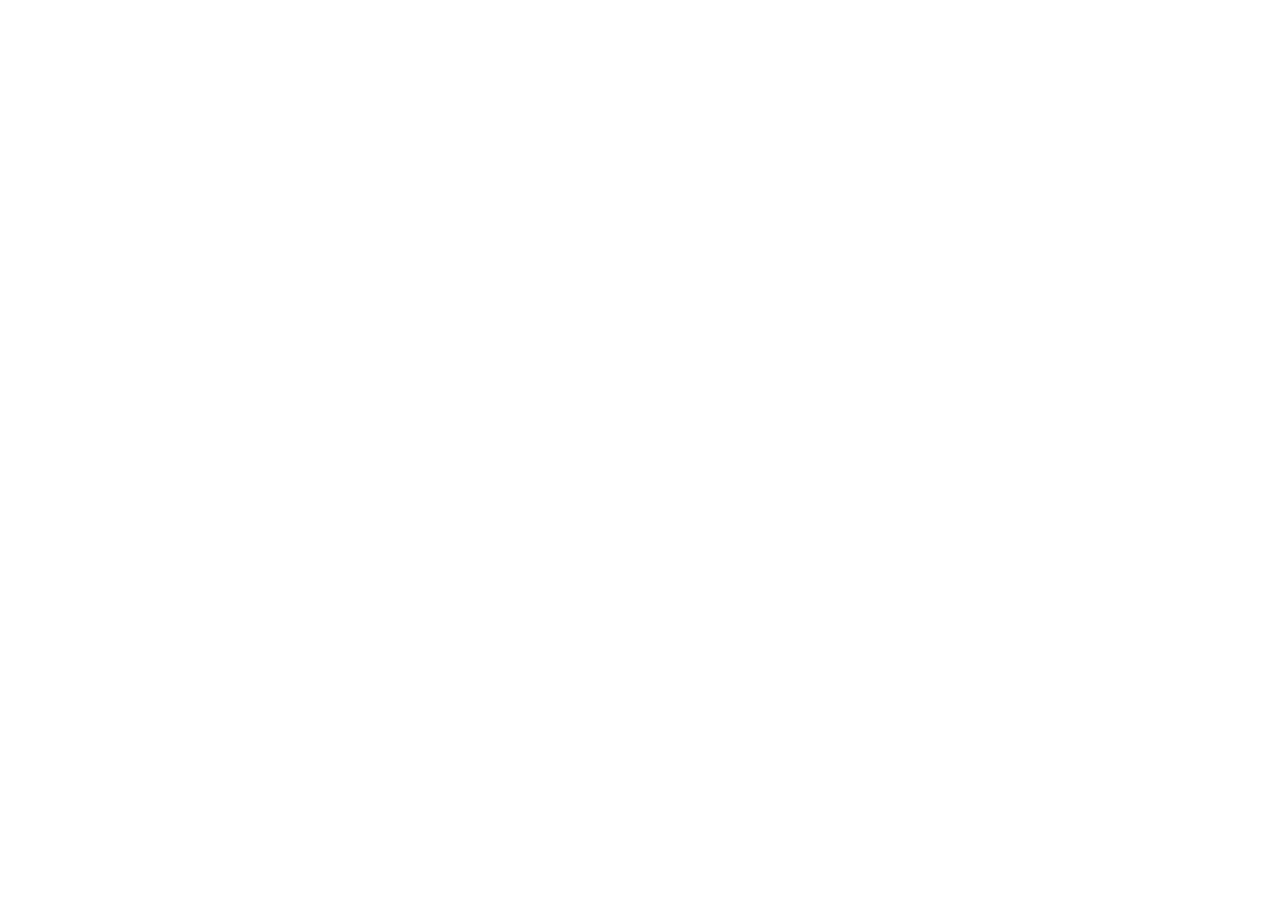
==== 1main.html @ 26c32273 "add project structure" ====
<html lang="en">
<head>
    <meta charset="UTF-8">
    <meta name="viewport" content="width=device-width, initial-scale=1.0">
    <title>Document</title>
    <link rel="stylesheet" href="style.css">
</head>
<body>
    <div class="header">
            <div></div>
            <div></div>
            <div></div>
            <div></div>
    </div>
    <div class="main"></div>
    <div class="footer"></div>
</body>
</html>
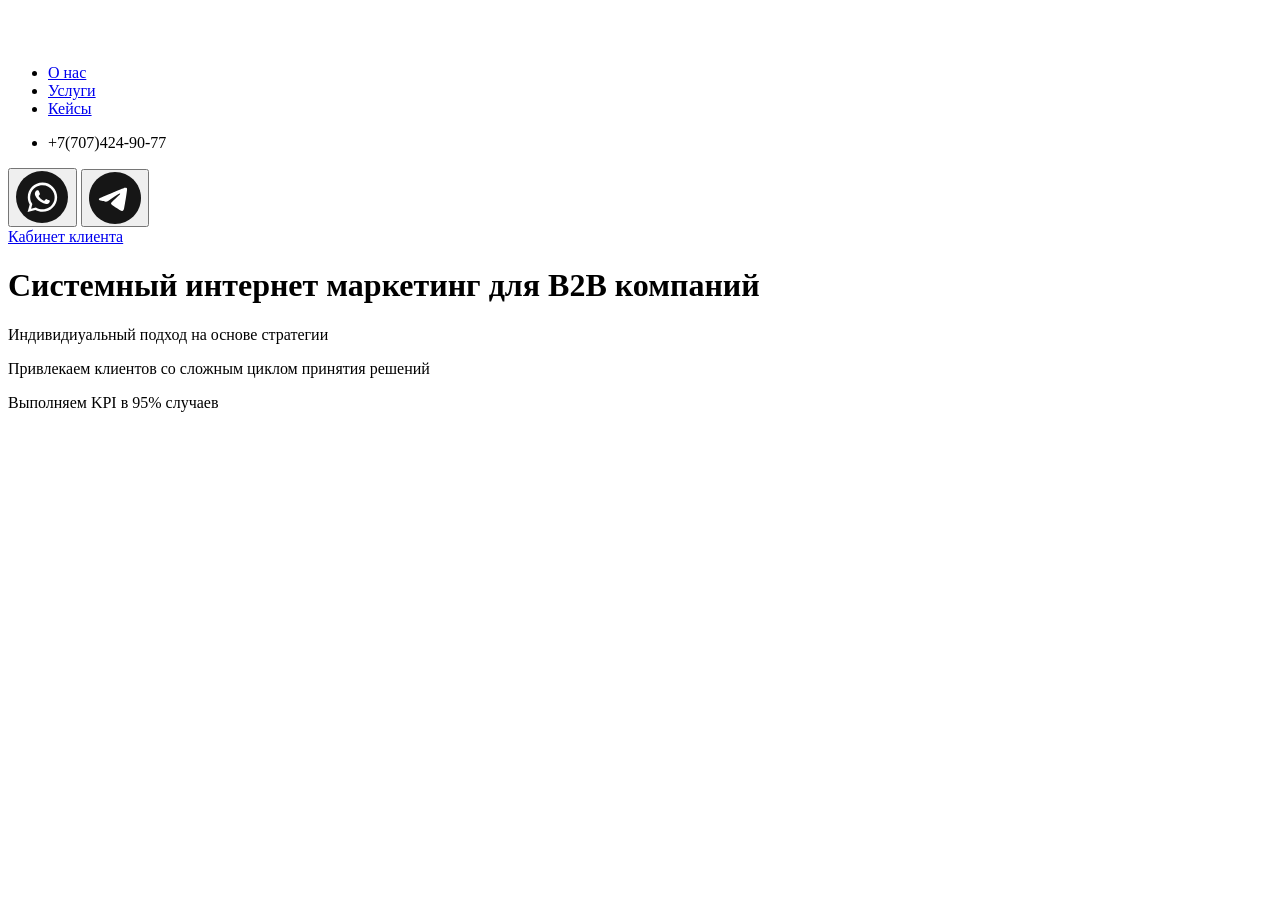
==== commit 75bc636e: "2commit" ====
--- a/1main.html
+++ b/1main.html
@@ -2,17 +2,35 @@
 <head>
     <meta charset="UTF-8">
     <meta name="viewport" content="width=device-width, initial-scale=1.0">
-    <title>Document</title>
+    <title>Lens</title>
     <link rel="stylesheet" href="style.css">
 </head>
 <body>
     <div class="header">
-            <div></div>
-            <div></div>
-            <div></div>
-            <div></div>
+            <div class="logo"><a href="1main.html"><img src="images/lens.svg" alt="Lens"></a></div>
+            <div class="nav">
+                <ul>
+                    <li><a href="2about.html">О нас</a></li>
+                    <li><a href="3services.html">Услуги</a></li>
+                    <li><a href="4case.html">Кейсы</a></li>
+                    <li><p>+7(707)424-90-77</p></li>
+                </ul>
+            </div>
+            <div class="contacts">
+                <button><a href="https://wa.me/77074249077" target="_blank"><img src="images/WhatsApp.svg" alt="WhatsApp"></a></button>
+                <button><a href="https://t.me/valeriy_shin" target="_blank"><img src="images/Telegram.svg" alt="Telegram"></a></button>
+            </div>
+            <div><a href="login.html">Кабинет клиента</a></div>
     </div>
-    <div class="main"></div>
+    <div class="main">
+        <div><h1>Системный интернет маркетинг для B2B компаний</h1></div>
+        <div>
+            <p>Индивидиуальный подход на основе стратегии</p>
+            <p>Привлекаем клиентов со сложным циклом принятия решений</p>
+            <p>Выполняем KPI в 95% случаев</p>
+        </div>
+        <div></div>
+    </div>
     <div class="footer"></div>
 </body>
-</html>+</html>
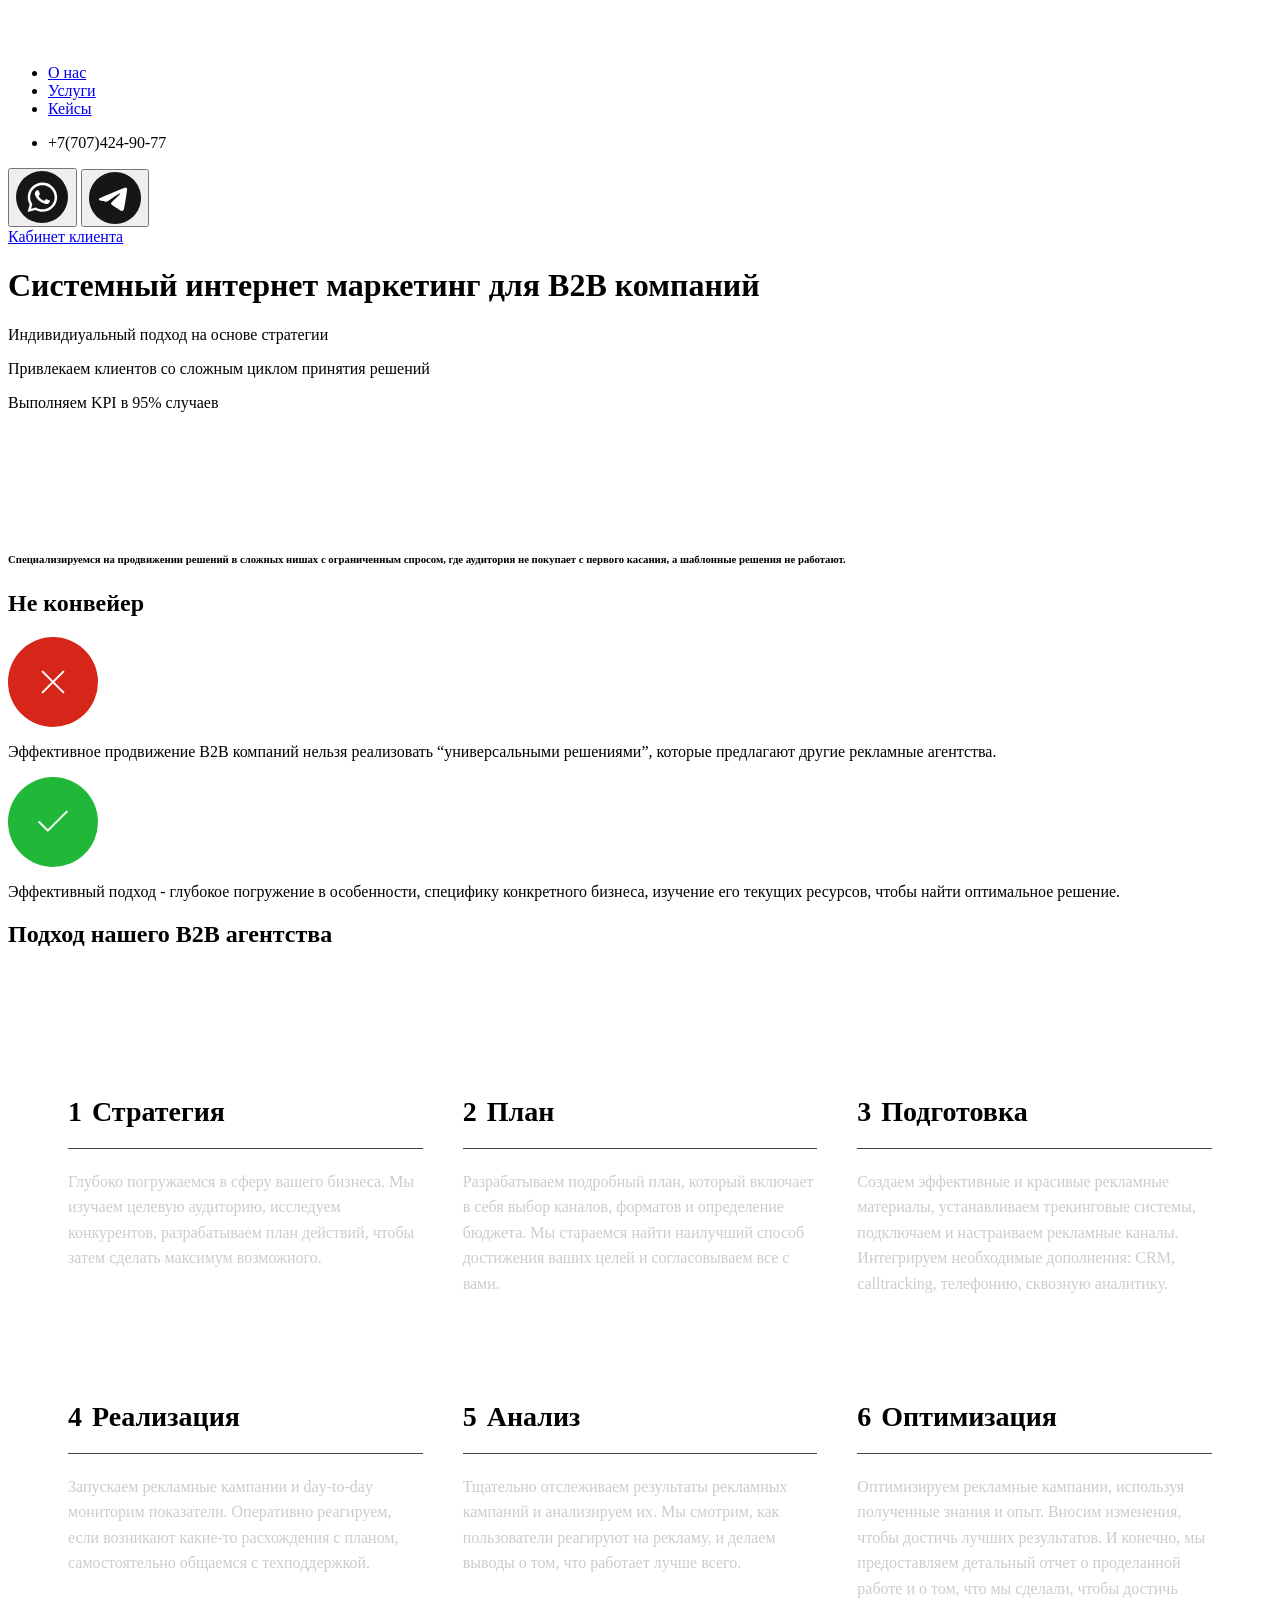
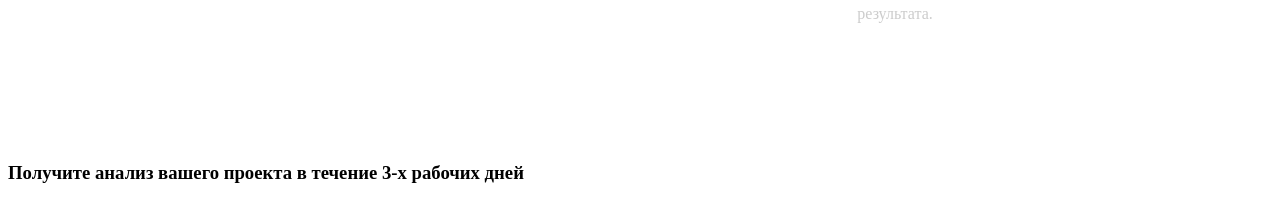
==== commit bc3f0ede: "main1" ====
--- a/1main.html
+++ b/1main.html
@@ -29,7 +29,59 @@
             <p>Привлекаем клиентов со сложным циклом принятия решений</p>
             <p>Выполняем KPI в 95% случаев</p>
         </div>
-        <div></div>
+        <div><img src="images/logos.svg" alt=""></div>
+        <div>
+            <h6>Специализируемся на продвижении решений в сложных нишах с ограниченным спросом, где аудитория не покупает с первого касания, а шаблонные решения не работают.</h6>
+        </div>
+        <div><h2>Не конвейер</h2></div>
+        <div><img src="images/cross.svg" alt=""> <p>Эффективное продвижение B2B компаний нельзя реализовать “универсальными решениями”, которые предлагают другие рекламные агентства.</p></div>
+        <div><img src="images/yes.svg" alt=""> <p>Эффективный подход - глубокое погружение в особенности, специфику конкретного бизнеса, изучение его текущих ресурсов, чтобы найти оптимальное решение.</p></div>
+        <div><h2>Подход нашего B2B агентства</h2></div>
+        <section class="approach">
+  <div class="approach__grid">
+
+    <div class="approach__item">
+      <h3><span>1</span> Стратегия</h3>
+      <div class="line"></div>
+      <p>Глубоко погружаемся в сферу вашего бизнеса. Мы изучаем целевую аудиторию, исследуем конкурентов, разрабатываем план действий, чтобы затем сделать максимум возможного.</p>
+    </div>
+
+    <div class="approach__item">
+      <h3><span>2</span> План</h3>
+      <div class="line"></div>
+      <p>Разрабатываем подробный план, который включает в себя выбор каналов, форматов и определение бюджета. Мы стараемся найти наилучший способ достижения ваших целей и согласовываем все с вами.</p>
+    </div>
+
+    <div class="approach__item">
+      <h3><span>3</span> Подготовка</h3>
+      <div class="line"></div>
+      <p>Создаем эффективные и красивые рекламные материалы, устанавливаем трекинговые системы, подключаем и настраиваем рекламные каналы. Интегрируем необходимые дополнения: CRM, calltracking, телефонию, сквозную аналитику.</p>
+    </div>
+
+    <div class="approach__item">
+      <h3><span>4</span> Реализация</h3>
+      <div class="line"></div>
+      <p>Запускаем рекламные кампании и day-to-day мониторим показатели. Оперативно реагируем, если возникают какие-то расхождения с планом, самостоятельно общаемся с техподдержкой.</p>
+    </div>
+
+    <div class="approach__item">
+      <h3><span>5</span> Анализ</h3>
+      <div class="line"></div>
+      <p>Тщательно отслеживаем результаты рекламных кампаний и анализируем их. Мы смотрим, как пользователи реагируют на рекламу, и делаем выводы о том, что работает лучше всего.</p>
+    </div>
+
+    <div class="approach__item">
+      <h3><span>6</span> Оптимизация</h3>
+      <div class="line"></div>
+      <p>Оптимизируем рекламные кампании, используя полученные знания и опыт. Вносим изменения, чтобы достичь лучших результатов. И конечно, мы предоставляем детальный отчет о проделанной работе и о том, что мы сделали, чтобы достичь результата.</p>
+    </div>
+
+  </div>
+</section>
+        <div>
+            <div><h3>Получите анализ вашего проекта в течение 3-х рабочих дней</h3></div>
+            <div></div>
+        </div>
     </div>
     <div class="footer"></div>
 </body>
--- a/style.css
+++ b/style.css
@@ -0,0 +1,43 @@
+.approach {
+  padding: 100px 60px;
+}
+.approach__grid {
+  display: grid;
+  grid-template-columns: repeat(3, 1fr);
+  gap: 60px 40px;
+}
+.approach__item {
+  max-width: 420px;
+}
+.approach__item h3 {
+  font-size: 28px;
+  margin-bottom: 20px;
+  display: flex;
+  gap: 10px;
+}
+.approach__item h3 span {
+  font-weight: 700;
+}
+.approach__item p {
+  font-size: 16px;
+  line-height: 1.6;
+  color: #ccc;
+}
+
+.line {
+  width: 100%;
+  height: 1px;
+  background: #444;
+  margin-bottom: 20px;
+}
+
+@media (max-width: 900px) {
+  .approach__grid {
+    grid-template-columns: repeat(2, 1fr);
+  }
+}
+@media (max-width: 600px) {
+  .approach__grid {
+    grid-template-columns: 1fr;
+  }
+}/*# sourceMappingURL=style.css.map */
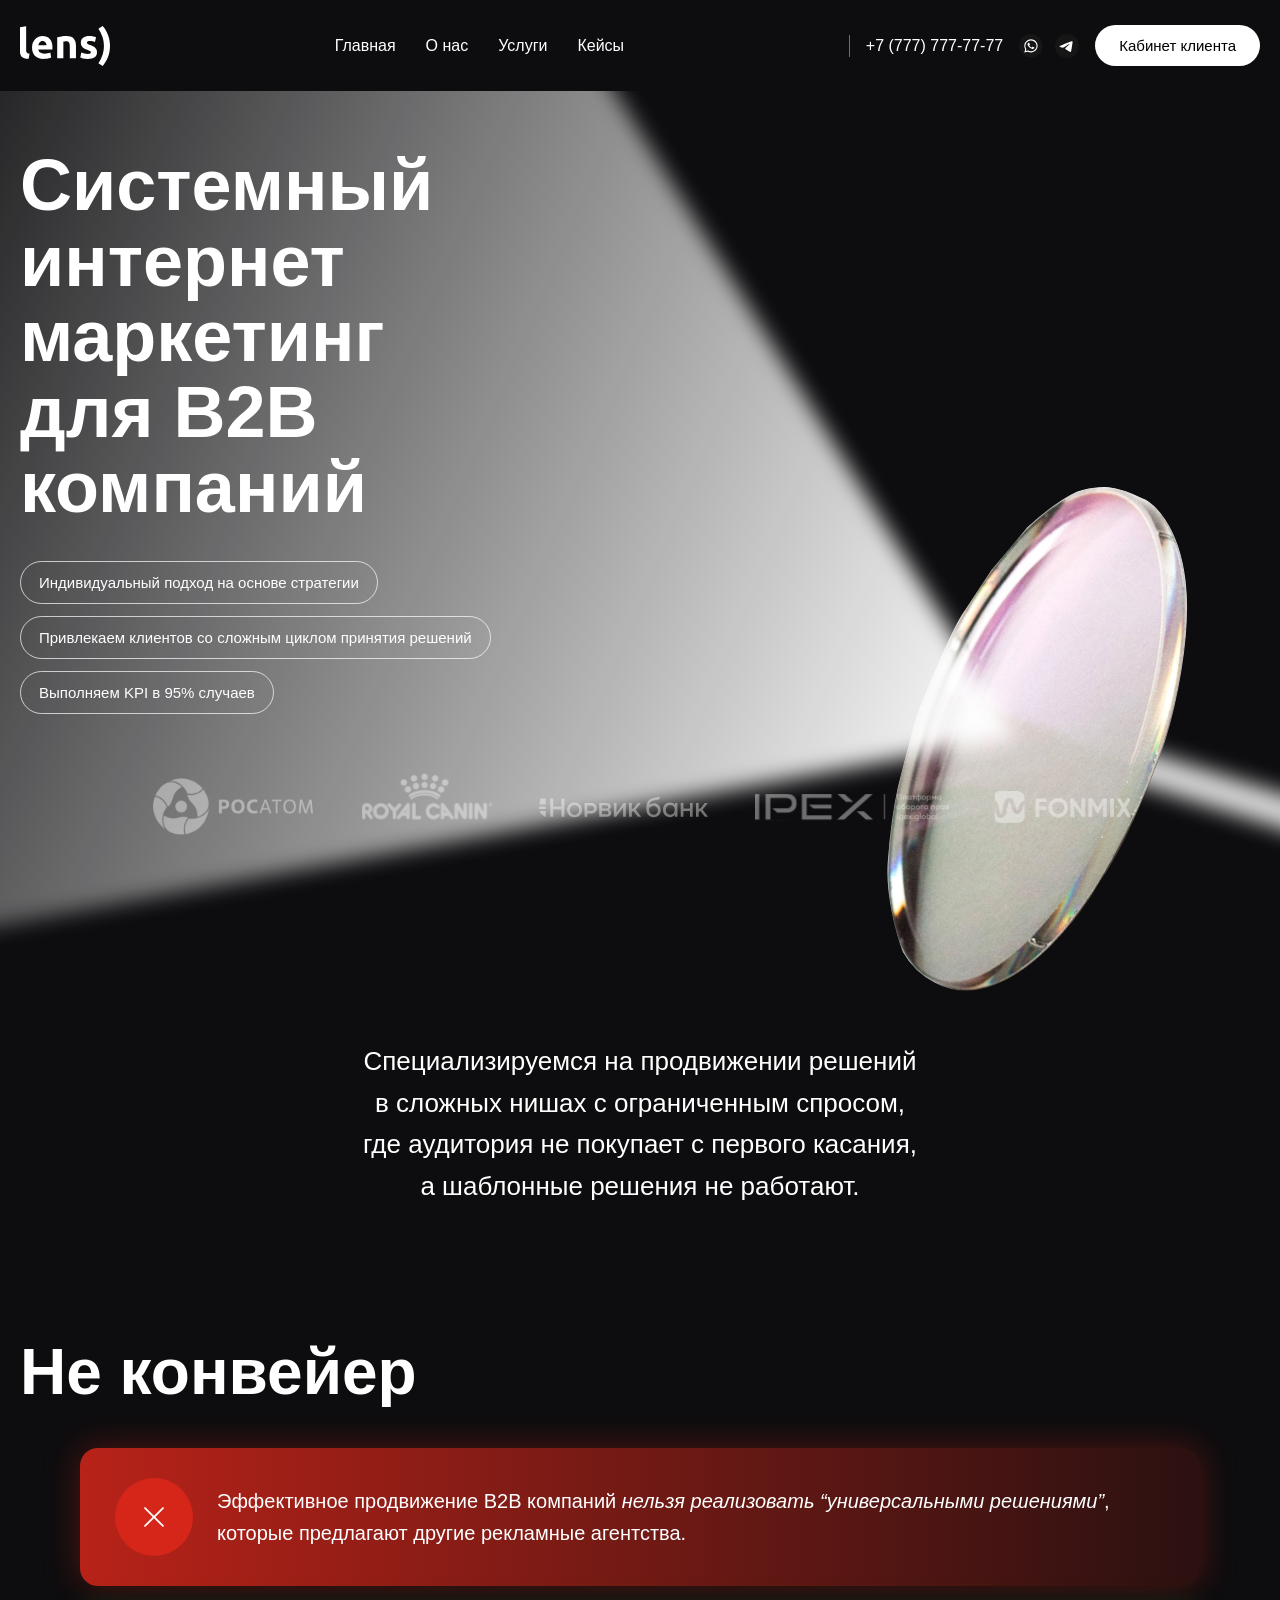
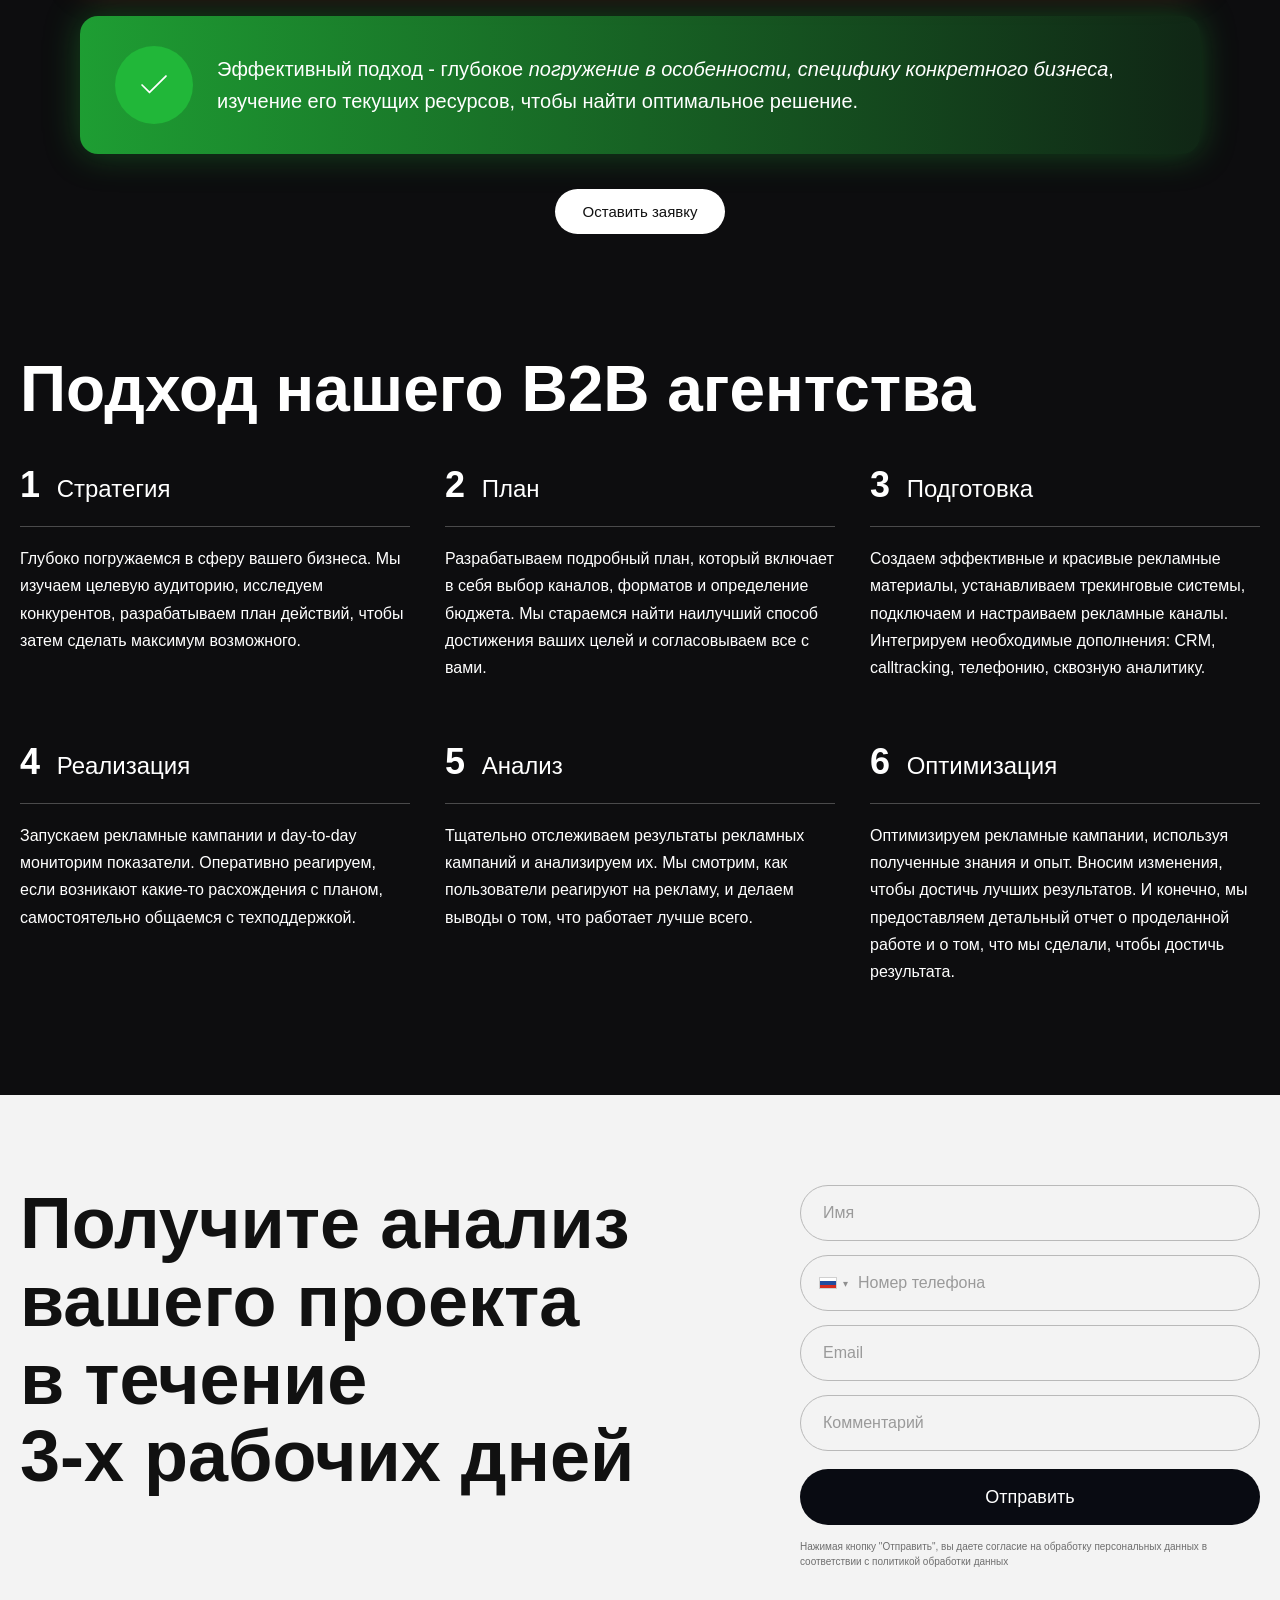
==== commit fac7a256: "main page and header" ====
--- a/1main.html
+++ b/1main.html
@@ -1,88 +1,195 @@
-<html lang="en">
+<!DOCTYPE html>
+<html lang="ru">
 <head>
-    <meta charset="UTF-8">
-    <meta name="viewport" content="width=device-width, initial-scale=1.0">
-    <title>Lens</title>
-    <link rel="stylesheet" href="style.css">
+  <meta charset="UTF-8" />
+  <meta name="viewport" content="width=device-width, initial-scale=1.0" />
+  <title>Lens</title>
+  <link rel="stylesheet" href="style.css" />
 </head>
 <body>
-    <div class="header">
-            <div class="logo"><a href="1main.html"><img src="images/lens.svg" alt="Lens"></a></div>
-            <div class="nav">
-                <ul>
-                    <li><a href="2about.html">О нас</a></li>
-                    <li><a href="3services.html">Услуги</a></li>
-                    <li><a href="4case.html">Кейсы</a></li>
-                    <li><p>+7(707)424-90-77</p></li>
-                </ul>
+
+  <header class="header">
+    <div class="container header__container">
+      <a href="1main.html" class="header__logo">
+        <img src="images/lens.svg" alt="Lens">
+      </a>
+
+      <nav class="header__nav">
+        <a href="1main.html">Главная</a>
+        <a href="2about.html">О нас</a>
+        <a href="3services.html">Услуги</a>
+        <a href="4case.html">Кейсы</a>
+      </nav>
+
+      <div class="header__right">
+        <span class="header__divider"></span>
+        <a href="tel:+79964011771" class="header__phone">+7 (777) 777-77-77</a>
+
+        <div class="header__socials">
+          <a href="#" class="header__social">
+            <img src="images/WhatsApp.svg" alt="WhatsApp">
+          </a>
+          <a href="#" class="header__social">
+            <img src="images/Telegram.svg" alt="Telegram">
+          </a>
+        </div>
+
+        <a href="login.html" class="header__btn">Кабинет клиента</a>
+      </div>
+    </div>
+  </header>
+
+  <main>
+    <section class="hero">
+      <div class="container hero__container">
+        <div class="hero__content">
+          <h1 class="hero__title">
+            Системный <br>
+            интернет маркетинг <br>
+            для B2B компаний
+          </h1>
+
+          <div class="hero__tags">
+            <div class="hero__tag">Индивидуальный подход на основе стратегии</div>
+            <div class="hero__tag">Привлекаем клиентов со сложным циклом принятия решений</div>
+            <div class="hero__tag">Выполняем KPI в 95% случаев</div>
+          </div>
+        </div>
+      </div>
+
+      <div class="container">
+        <div class="hero__logos">
+          <img src="images/logos.svg" alt="Клиенты">
+        </div>
+      </div>
+    </section>
+
+    <section class="subtitle-block">
+      <div class="container">
+        <p class="subtitle-block__text">
+          Специализируемся на продвижении решений <br>
+          в сложных нишах с ограниченным спросом, <br>
+          где аудитория не покупает с первого касания, <br>
+          а шаблонные решения не работают.
+        </p>
+      </div>
+    </section>
+
+    <section class="not-conveyor">
+      <div class="container">
+        <h2 class="section-title">Не конвейер</h2>
+
+        <div class="not-conveyor__list">
+          <div class="not-conveyor__card not-conveyor__card--red">
+            <div class="not-conveyor__icon">
+              <img src="images/cross.svg" alt="">
             </div>
-            <div class="contacts">
-                <button><a href="https://wa.me/77074249077" target="_blank"><img src="images/WhatsApp.svg" alt="WhatsApp"></a></button>
-                <button><a href="https://t.me/valeriy_shin" target="_blank"><img src="images/Telegram.svg" alt="Telegram"></a></button>
+            <p>
+              Эффективное продвижение B2B компаний
+              <em>нельзя реализовать “универсальными решениями”</em>,
+              которые предлагают другие рекламные агентства.
+            </p>
+          </div>
+
+          <div class="not-conveyor__card not-conveyor__card--green">
+            <div class="not-conveyor__icon">
+              <img src="images/yes.svg" alt="">
             </div>
-            <div><a href="login.html">Кабинет клиента</a></div>
-    </div>
-    <div class="main">
-        <div><h1>Системный интернет маркетинг для B2B компаний</h1></div>
-        <div>
-            <p>Индивидиуальный подход на основе стратегии</p>
-            <p>Привлекаем клиентов со сложным циклом принятия решений</p>
-            <p>Выполняем KPI в 95% случаев</p>
+            <p>
+              Эффективный подход - глубокое
+              <em>погружение в особенности, специфику конкретного бизнеса</em>,
+              изучение его текущих ресурсов, чтобы найти оптимальное решение.
+            </p>
+          </div>
         </div>
-        <div><img src="images/logos.svg" alt=""></div>
-        <div>
-            <h6>Специализируемся на продвижении решений в сложных нишах с ограниченным спросом, где аудитория не покупает с первого касания, а шаблонные решения не работают.</h6>
+
+        <div class="not-conveyor__btn-wrap">
+          <a href="#" class="white-btn">Оставить заявку</a>
         </div>
-        <div><h2>Не конвейер</h2></div>
-        <div><img src="images/cross.svg" alt=""> <p>Эффективное продвижение B2B компаний нельзя реализовать “универсальными решениями”, которые предлагают другие рекламные агентства.</p></div>
-        <div><img src="images/yes.svg" alt=""> <p>Эффективный подход - глубокое погружение в особенности, специфику конкретного бизнеса, изучение его текущих ресурсов, чтобы найти оптимальное решение.</p></div>
-        <div><h2>Подход нашего B2B агентства</h2></div>
-        <section class="approach">
-  <div class="approach__grid">
+      </div>
+    </section>
 
-    <div class="approach__item">
-      <h3><span>1</span> Стратегия</h3>
-      <div class="line"></div>
-      <p>Глубоко погружаемся в сферу вашего бизнеса. Мы изучаем целевую аудиторию, исследуем конкурентов, разрабатываем план действий, чтобы затем сделать максимум возможного.</p>
-    </div>
+    <section class="approach">
+      <div class="container">
+        <h2 class="section-title">Подход нашего B2B агентства</h2>
 
-    <div class="approach__item">
-      <h3><span>2</span> План</h3>
-      <div class="line"></div>
-      <p>Разрабатываем подробный план, который включает в себя выбор каналов, форматов и определение бюджета. Мы стараемся найти наилучший способ достижения ваших целей и согласовываем все с вами.</p>
-    </div>
+        <div class="approach__grid">
+          <div class="approach__item">
+            <h3><span>1</span> Стратегия</h3>
+            <div class="line"></div>
+            <p>Глубоко погружаемся в сферу вашего бизнеса. Мы изучаем целевую аудиторию, исследуем конкурентов, разрабатываем план действий, чтобы затем сделать максимум возможного.</p>
+          </div>
 
-    <div class="approach__item">
-      <h3><span>3</span> Подготовка</h3>
-      <div class="line"></div>
-      <p>Создаем эффективные и красивые рекламные материалы, устанавливаем трекинговые системы, подключаем и настраиваем рекламные каналы. Интегрируем необходимые дополнения: CRM, calltracking, телефонию, сквозную аналитику.</p>
-    </div>
+          <div class="approach__item">
+            <h3><span>2</span> План</h3>
+            <div class="line"></div>
+            <p>Разрабатываем подробный план, который включает в себя выбор каналов, форматов и определение бюджета. Мы стараемся найти наилучший способ достижения ваших целей и согласовываем все с вами.</p>
+          </div>
 
-    <div class="approach__item">
-      <h3><span>4</span> Реализация</h3>
-      <div class="line"></div>
-      <p>Запускаем рекламные кампании и day-to-day мониторим показатели. Оперативно реагируем, если возникают какие-то расхождения с планом, самостоятельно общаемся с техподдержкой.</p>
-    </div>
+          <div class="approach__item">
+            <h3><span>3</span> Подготовка</h3>
+            <div class="line"></div>
+            <p>Создаем эффективные и красивые рекламные материалы, устанавливаем трекинговые системы, подключаем и настраиваем рекламные каналы. Интегрируем необходимые дополнения: CRM, calltracking, телефонию, сквозную аналитику.</p>
+          </div>
 
-    <div class="approach__item">
-      <h3><span>5</span> Анализ</h3>
-      <div class="line"></div>
-      <p>Тщательно отслеживаем результаты рекламных кампаний и анализируем их. Мы смотрим, как пользователи реагируют на рекламу, и делаем выводы о том, что работает лучше всего.</p>
-    </div>
+          <div class="approach__item">
+            <h3><span>4</span> Реализация</h3>
+            <div class="line"></div>
+            <p>Запускаем рекламные кампании и day-to-day мониторим показатели. Оперативно реагируем, если возникают какие-то расхождения с планом, самостоятельно общаемся с техподдержкой.</p>
+          </div>
 
-    <div class="approach__item">
-      <h3><span>6</span> Оптимизация</h3>
-      <div class="line"></div>
-      <p>Оптимизируем рекламные кампании, используя полученные знания и опыт. Вносим изменения, чтобы достичь лучших результатов. И конечно, мы предоставляем детальный отчет о проделанной работе и о том, что мы сделали, чтобы достичь результата.</p>
-    </div>
+          <div class="approach__item">
+            <h3><span>5</span> Анализ</h3>
+            <div class="line"></div>
+            <p>Тщательно отслеживаем результаты рекламных кампаний и анализируем их. Мы смотрим, как пользователи реагируют на рекламу, и делаем выводы о том, что работает лучше всего.</p>
+          </div>
 
-  </div>
-</section>
-        <div>
-            <div><h3>Получите анализ вашего проекта в течение 3-х рабочих дней</h3></div>
-            <div></div>
+          <div class="approach__item">
+            <h3><span>6</span> Оптимизация</h3>
+            <div class="line"></div>
+            <p>Оптимизируем рекламные кампании, используя полученные знания и опыт. Вносим изменения, чтобы достичь лучших результатов. И конечно, мы предоставляем детальный отчет о проделанной работе и о том, что мы сделали, чтобы достичь результата.</p>
+          </div>
         </div>
-    </div>
-    <div class="footer"></div>
+      </div>
+    </section>
+
+    <section class="request">
+      <div class="container request__container">
+        <div class="request__left">
+          <h2 class="request__title">
+            Получите анализ <br>
+            вашего проекта <br>
+            в течение <br>
+            3-х рабочих дней
+          </h2>
+        </div>
+
+        <div class="request__right">
+          <form class="request-form">
+            <input type="text" placeholder="Имя" class="request-form__input">
+
+            <div class="request-form__phone">
+              <div class="request-form__country">
+                <span class="request-form__flag"></span>
+                <span class="request-form__arrow">&#9662;</span>
+              </div>
+              <input type="tel" placeholder="Номер телефона" class="request-form__input request-form__input--phone">
+            </div>
+
+            <input type="email" placeholder="Email" class="request-form__input">
+            <input type="text" placeholder="Комментарий" class="request-form__input">
+
+            <button type="submit" class="request-form__button">Отправить</button>
+
+            <p class="request-form__policy">
+              Нажимая кнопку "Отправить", вы даете согласие на обработку персональных данных
+              в соответствии с политикой обработки данных
+            </p>
+          </form>
+        </div>
+      </div>
+    </section>
+  </main>
+
 </body>
-</html>
+</html>
--- a/style.css
+++ b/style.css
@@ -1,43 +1,428 @@
+* {
+  margin: 0;
+  padding: 0;
+  box-sizing: border-box;
+}
+
+body {
+  background: #0d0d0f;
+  color: white;
+  font-family: Arial, sans-serif;
+}
+
+a {
+  text-decoration: none;
+  color: inherit;
+}
+
+img {
+  max-width: 100%;
+  display: block;
+}
+
+.container {
+  max-width: 1320px;
+  margin: 0 auto;
+  padding: 0 20px;
+}
+
+/* HEADER */
+.header {
+  padding: 25px 0;
+  background: #0d0d0f;
+}
+
+.header__container {
+  display: flex;
+  align-items: center;
+  justify-content: space-between;
+  gap: 20px;
+}
+
+.header__logo img {
+  width: 90px;
+}
+
+.header__nav {
+  display: flex;
+  align-items: center;
+  gap: 30px;
+}
+
+.header__nav a {
+  font-size: 16px;
+  color: white;
+}
+
+.header__right {
+  display: flex;
+  align-items: center;
+  gap: 16px;
+}
+
+.header__divider {
+  width: 1px;
+  height: 22px;
+  background: rgba(255, 255, 255, 0.4);
+}
+
+.header__phone {
+  font-size: 16px;
+  white-space: nowrap;
+}
+
+.header__socials {
+  display: flex;
+  align-items: center;
+  gap: 12px;
+}
+
+.header__social img {
+  width: 24px;
+  height: 24px;
+}
+
+.header__btn {
+  background: white;
+  color: black;
+  padding: 12px 24px;
+  border-radius: 999px;
+  font-size: 15px;
+  white-space: nowrap;
+}
+
+/* HERO */
+.hero {
+  min-height: 100vh;
+  padding: 40px 0 60px;
+  background: url("images/main photo.svg") center center/cover no-repeat;
+}
+
+.hero__container {
+  display: flex;
+  align-items: center;
+  justify-content: space-between;
+  gap: 30px;
+  min-height: 600px;
+}
+
+.hero__content {
+  max-width: 620px;
+}
+
+.hero__title {
+  font-size: 72px;
+  line-height: 1.05;
+  font-weight: 700;
+  margin-bottom: 35px;
+}
+
+.hero__tags {
+  display: flex;
+  flex-direction: column;
+  gap: 12px;
+}
+
+.hero__tag {
+  display: inline-block;
+  width: -moz-fit-content;
+  width: fit-content;
+  padding: 12px 18px;
+  border: 1px solid rgba(255, 255, 255, 0.7);
+  border-radius: 999px;
+  font-size: 15px;
+}
+
+.hero__image {
+  max-width: 420px;
+  width: 100%;
+}
+
+.hero__logos {
+  margin-top: 30px;
+}
+
+.hero__logos img {
+  width: 100%;
+  max-width: 980px;
+  margin: 0 auto;
+  opacity: 0.8;
+}
+
+/* SUBTITLE */
+.subtitle-block {
+  padding: 50px 0 80px;
+  background: #0d0d0f;
+}
+
+.subtitle-block__text {
+  text-align: center;
+  font-size: 26px;
+  line-height: 1.6;
+  max-width: 900px;
+  margin: 0 auto;
+}
+
+/* TITLES */
+.section-title {
+  font-size: 64px;
+  line-height: 1.1;
+  font-weight: 700;
+  margin-bottom: 40px;
+}
+
+/* NOT CONVEYOR */
+.not-conveyor {
+  padding: 50px 0 100px;
+  background: #0d0d0f;
+}
+
+.not-conveyor__list {
+  max-width: 1120px;
+  margin: 0 auto;
+  display: flex;
+  flex-direction: column;
+  gap: 30px;
+}
+
+.not-conveyor__card {
+  display: flex;
+  align-items: center;
+  gap: 24px;
+  padding: 30px 35px;
+  border-radius: 18px;
+}
+
+.not-conveyor__card p {
+  font-size: 20px;
+  line-height: 1.6;
+}
+
+.not-conveyor__card--red {
+  background: linear-gradient(90deg, rgba(214, 38, 26, 0.85) 0%, rgba(214, 38, 26, 0.15) 100%);
+  box-shadow: 0 0 35px rgba(214, 38, 26, 0.35);
+}
+
+.not-conveyor__card--green {
+  background: linear-gradient(90deg, rgba(33, 183, 57, 0.85) 0%, rgba(33, 183, 57, 0.15) 100%);
+  box-shadow: 0 0 35px rgba(33, 183, 57, 0.35);
+}
+
+.not-conveyor__icon {
+  width: 78px;
+  height: 78px;
+  flex-shrink: 0;
+}
+
+.not-conveyor__btn-wrap {
+  text-align: center;
+  margin-top: 35px;
+}
+
+.white-btn {
+  display: inline-block;
+  background: white;
+  color: #111;
+  padding: 14px 28px;
+  border-radius: 999px;
+  font-size: 15px;
+}
+
+/* APPROACH */
 .approach {
-  padding: 100px 60px;
-}
+  padding: 20px 0 110px;
+  background: #0d0d0f;
+}
+
 .approach__grid {
   display: grid;
   grid-template-columns: repeat(3, 1fr);
-  gap: 60px 40px;
-}
-.approach__item {
-  max-width: 420px;
-}
+  gap: 60px 35px;
+}
+
 .approach__item h3 {
-  font-size: 28px;
+  font-size: 24px;
+  font-weight: 400;
   margin-bottom: 20px;
-  display: flex;
-  gap: 10px;
-}
+}
+
 .approach__item h3 span {
   font-weight: 700;
-}
-.approach__item p {
-  font-size: 16px;
-  line-height: 1.6;
-  color: #ccc;
+  font-size: 36px;
+  margin-right: 10px;
 }
 
 .line {
   width: 100%;
   height: 1px;
-  background: #444;
-  margin-bottom: 20px;
-}
-
-@media (max-width: 900px) {
+  background: rgba(255, 255, 255, 0.25);
+  margin-bottom: 18px;
+}
+
+.approach__item p {
+  font-size: 16px;
+  line-height: 1.7;
+}
+
+/* REQUEST */
+.request {
+  background: #f3f3f3;
+  padding: 90px 0;
+}
+
+.request__container {
+  display: grid;
+  grid-template-columns: 1fr 460px;
+  gap: 70px;
+  align-items: start;
+}
+
+.request__title {
+  color: #111;
+  font-size: 72px;
+  line-height: 1.08;
+  font-weight: 700;
+}
+
+/* FORM */
+.request-form {
+  display: flex;
+  flex-direction: column;
+  gap: 14px;
+}
+
+.request-form__input,
+.request-form__phone {
+  width: 100%;
+  height: 56px;
+  border: 1px solid #b9b9b9;
+  border-radius: 999px;
+  background: #f3f3f3;
+}
+
+.request-form__input {
+  padding: 0 22px;
+  font-size: 16px;
+  color: #111;
+  outline: none;
+}
+
+.request-form__input::-moz-placeholder {
+  color: #9a9a9a;
+}
+
+.request-form__input::placeholder {
+  color: #9a9a9a;
+}
+
+.request-form__phone {
+  display: flex;
+  align-items: center;
+  gap: 10px;
+  padding: 0 18px;
+}
+
+.request-form__country {
+  display: flex;
+  align-items: center;
+  gap: 6px;
+  flex-shrink: 0;
+}
+
+.request-form__flag {
+  width: 18px;
+  height: 12px;
+  border: 1px solid #d0d0d0;
+  display: inline-block;
+  background: linear-gradient(to bottom, #ffffff 0%, #ffffff 33.33%, #224c9f 33.33%, #224c9f 66.66%, #d52b1e 66.66%, #d52b1e 100%);
+}
+
+.request-form__arrow {
+  font-size: 10px;
+  color: #8f8f8f;
+}
+
+.request-form__input--phone {
+  border: none;
+  background: transparent;
+  height: 100%;
+  padding: 0;
+  flex: 1;
+}
+
+.request-form__button {
+  width: 100%;
+  height: 56px;
+  border: none;
+  border-radius: 999px;
+  background: #090b12;
+  color: white;
+  font-size: 18px;
+  cursor: pointer;
+  margin-top: 4px;
+}
+
+.request-form__policy {
+  font-size: 10px;
+  line-height: 1.5;
+  color: #6f6f6f;
+}
+
+/* FOOTER */
+.footer {
+  min-height: 200px;
+  background: #0d0d0f;
+}
+
+/* ADAPTIVE */
+@media (max-width: 1200px) {
+  .hero__title {
+    font-size: 56px;
+  }
+  .section-title {
+    font-size: 48px;
+  }
+  .request__title {
+    font-size: 54px;
+  }
   .approach__grid {
     grid-template-columns: repeat(2, 1fr);
   }
-}
-@media (max-width: 600px) {
+  .request__container {
+    grid-template-columns: 1fr;
+  }
+}
+@media (max-width: 900px) {
+  .header__container {
+    flex-wrap: wrap;
+  }
+  .header__nav {
+    width: 100%;
+    flex-wrap: wrap;
+  }
+  .hero__container {
+    flex-direction: column;
+    align-items: flex-start;
+    min-height: auto;
+  }
+  .hero__title {
+    font-size: 44px;
+  }
+  .hero__image {
+    max-width: 320px;
+    margin: 0 auto;
+  }
+  .subtitle-block__text {
+    font-size: 22px;
+  }
   .approach__grid {
     grid-template-columns: 1fr;
   }
+  .not-conveyor__card {
+    flex-direction: column;
+    align-items: flex-start;
+  }
+  .request__title {
+    font-size: 40px;
+  }
 }/*# sourceMappingURL=style.css.map */
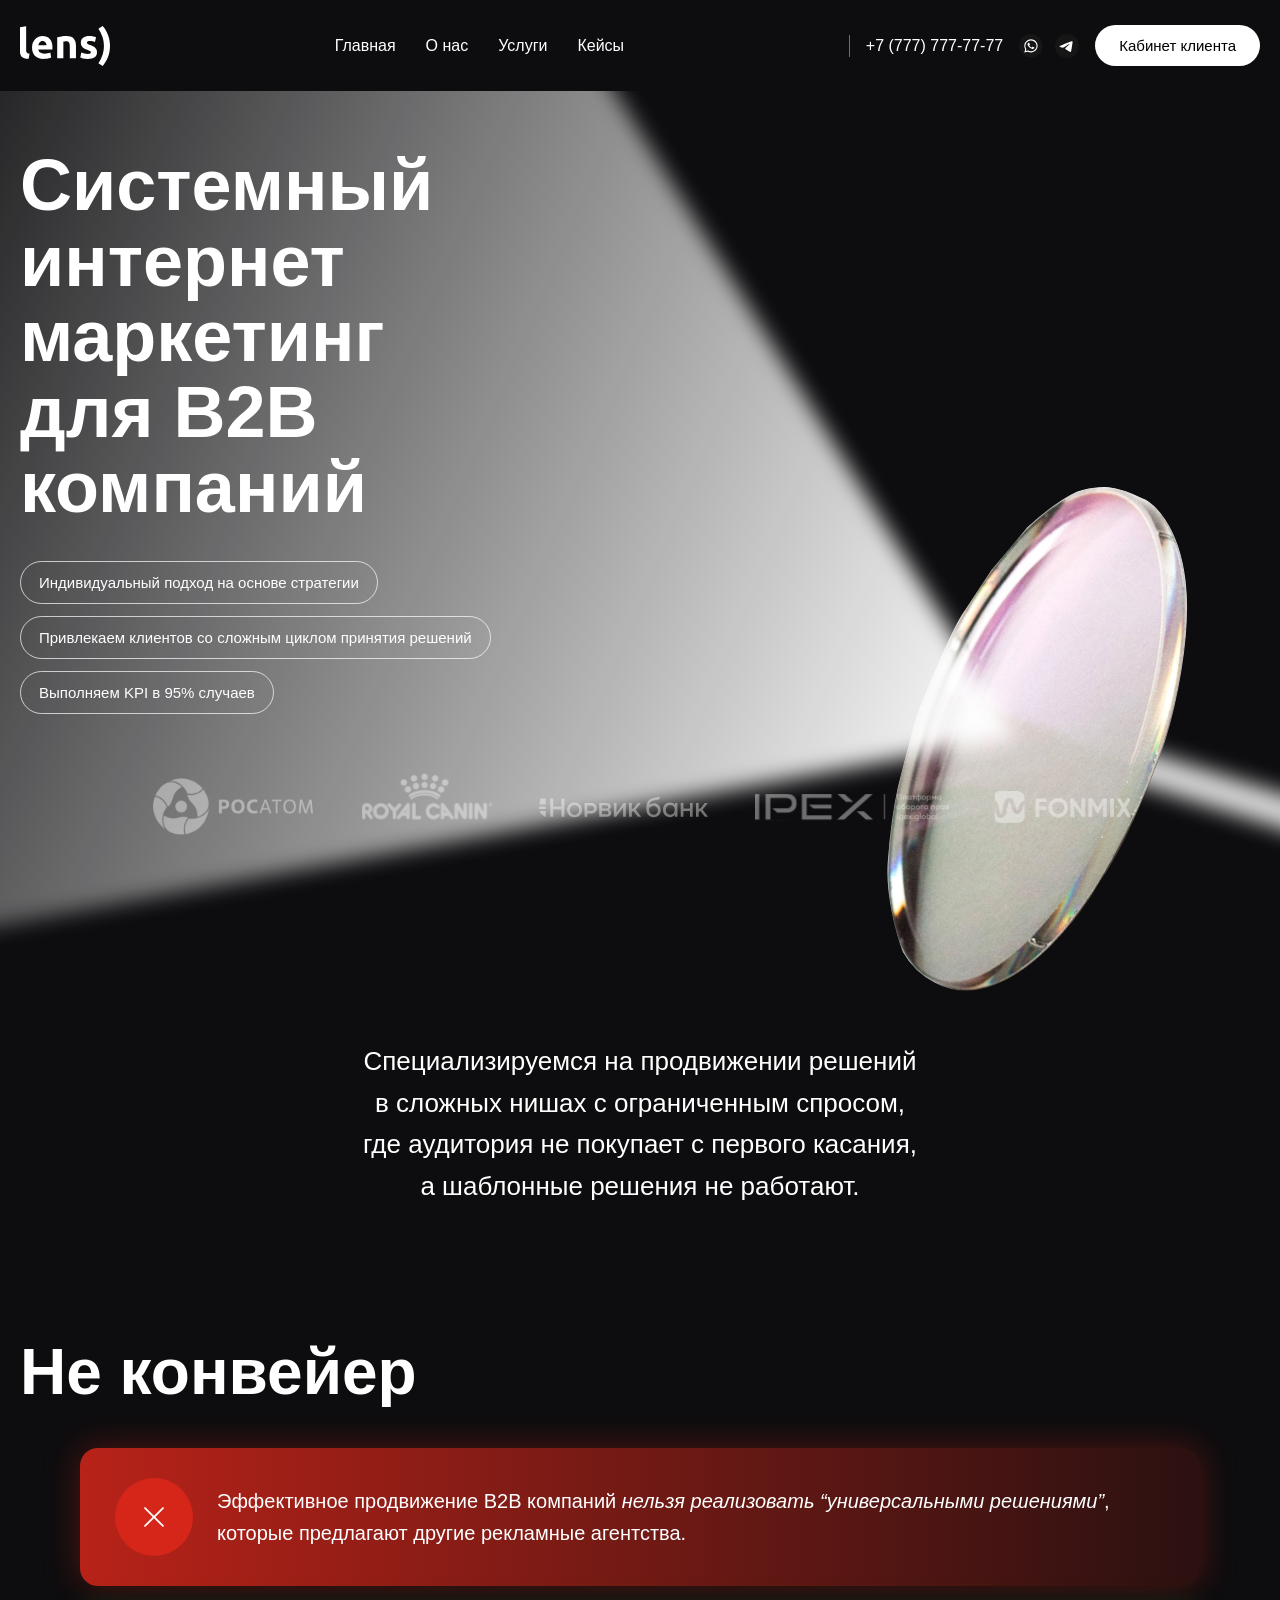
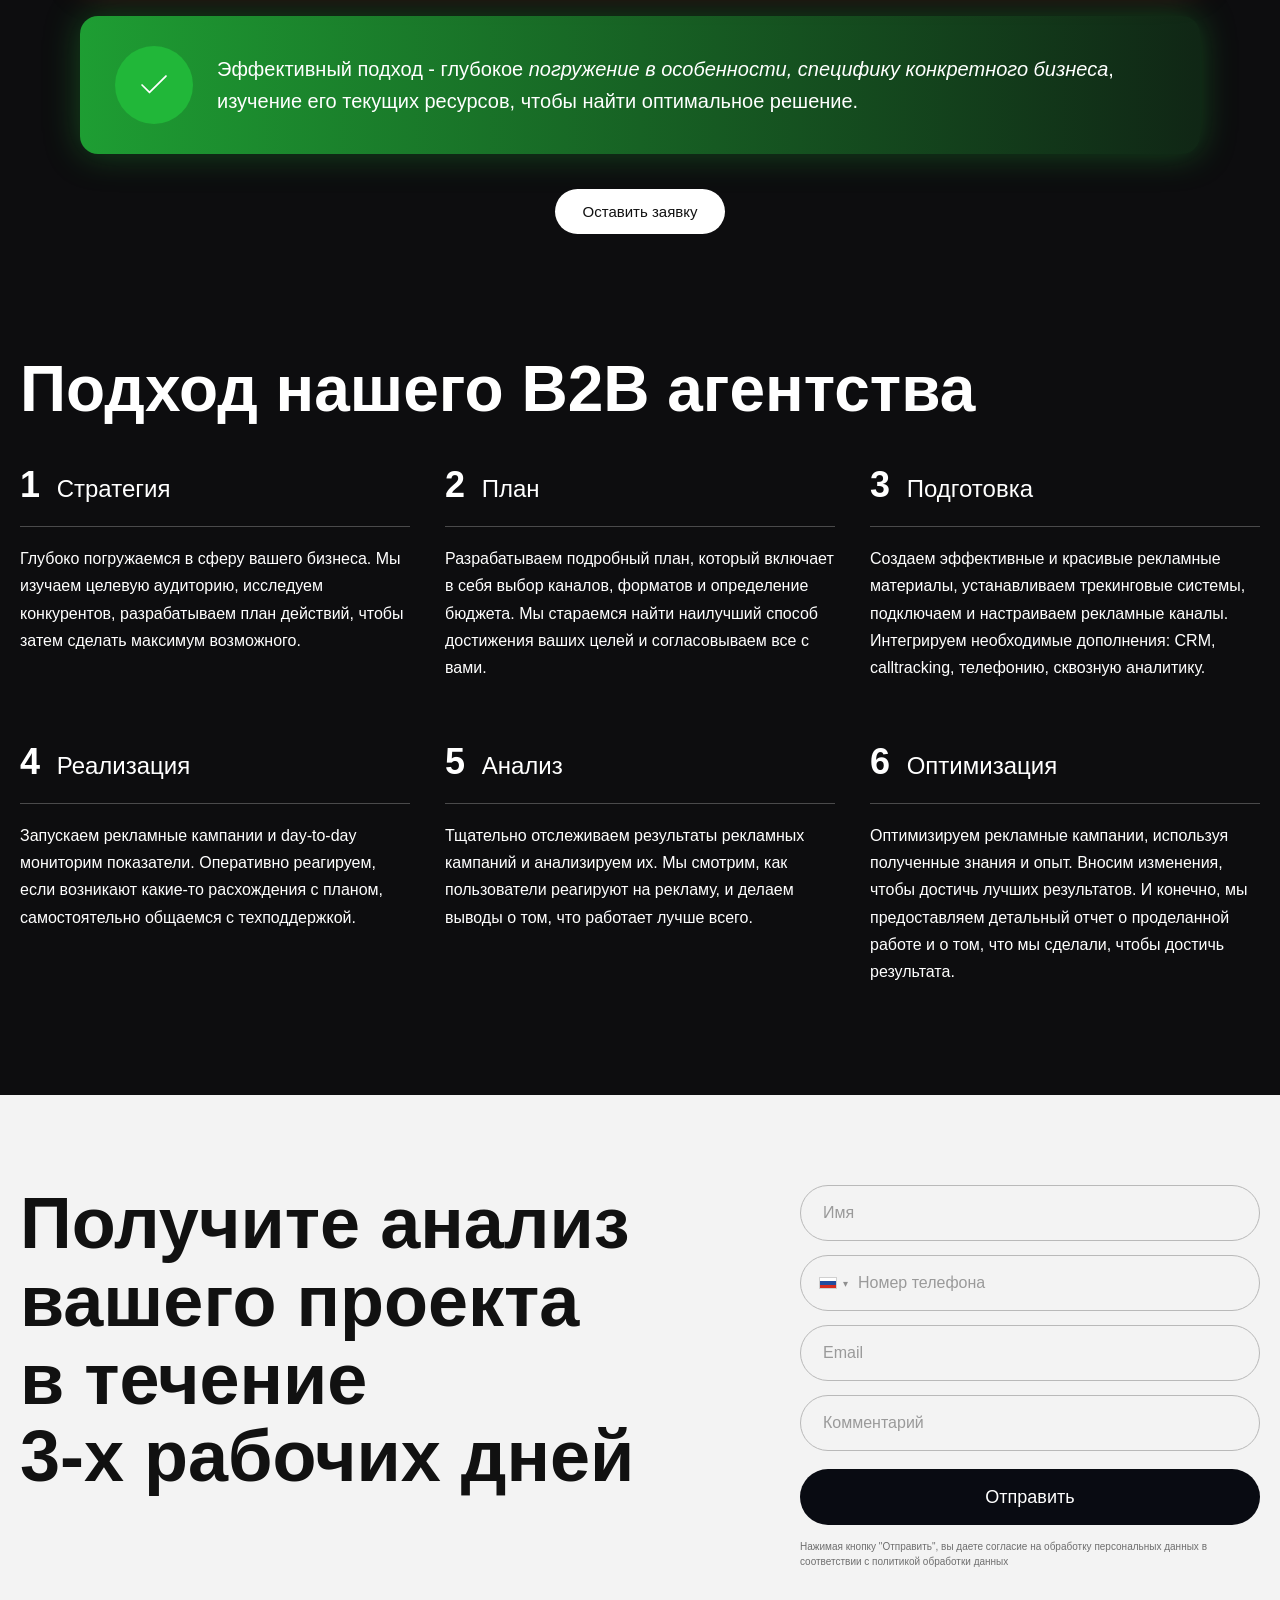
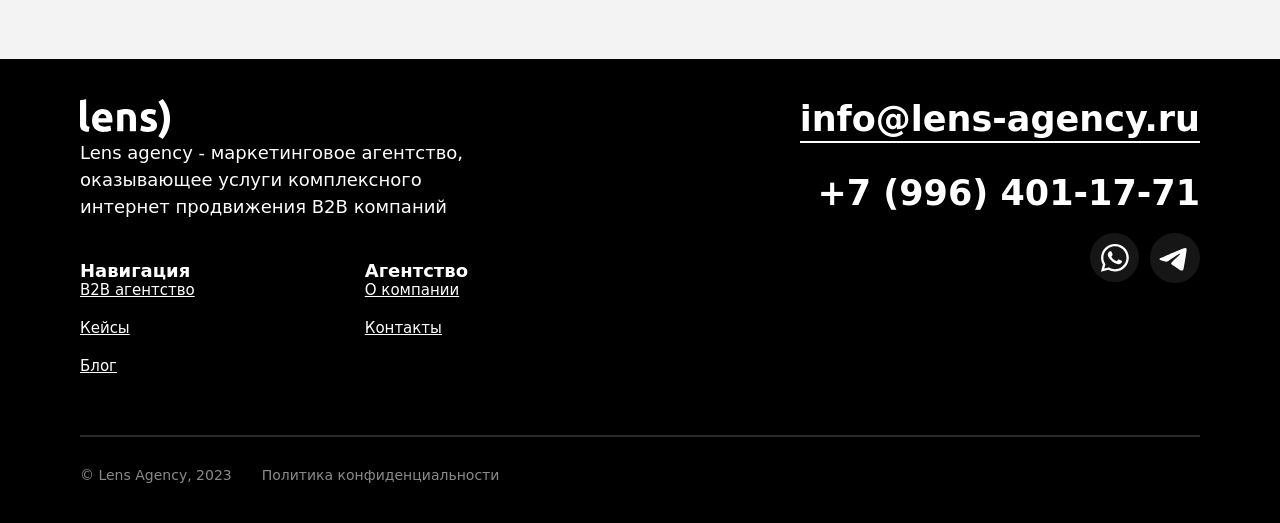
==== commit e2070c55: "ttt" ====
--- a/1main.html
+++ b/1main.html
@@ -191,5 +191,58 @@
     </section>
   </main>
 
+<div class="footer">
+   <div class="container">
+    <div class="footer-top">
+
+        <div class="footer-left">
+
+            <img class="footer-logo" src="images/lens.svg" alt="">
+
+            <p class="footer-desc">
+                Lens agency - маркетинговое агентство,
+                оказывающее услуги комплексного интернет
+                продвижения B2B компаний
+            </p>
+
+            <div class="footer-columns">
+
+                <div>
+                    <h3>Навигация</h3>
+                    <a href="#">B2B агентство</a>
+                    <a href="#">Кейсы</a>
+                    <a href="#">Блог</a>
+                </div>
+
+                <div>
+                    <h3>Агентство</h3>
+                    <a href="#">О компании</a>
+                    <a href="#">Контакты</a>
+                </div>
+
+            </div>
+
+        </div>
+
+        <div class="footer-right">
+            <div class="footer-email">info@lens-agency.ru</div>
+            <div class="footer-phone">+7 (996) 401-17-71</div>
+
+            <div class="footer-icons">
+                <img src="images/WhatsApp.svg" alt="">
+                <img src="images/Telegram.svg" alt="">
+            </div>
+        </div>
+
+    </div>
+
+    <div class="footer-bottom">
+        <span>© Lens Agency, 2023</span>
+        <span>Политика конфиденциальности</span>
+    </div>
+
+</div>  
+</div>
+
 </body>
 </html>
--- a/style.css
+++ b/style.css
@@ -425,4 +425,144 @@
   .request__title {
     font-size: 40px;
   }
+}
+.about-top {
+  background-color: #000000;
+  color: white;
+  padding: 40px 60px;
+  display: flex;
+  justify-content: space-between;
+  align-items: center;
+  font-family: system-ui, -apple-system, BlinkMacSystemFont, "Segoe UI", Roboto, Oxygen, Ubuntu, Cantarell, "Open Sans", "Helvetica Neue", sans-serif;
+  height: 670px;
+}
+
+.about-top-left {
+  max-width: 900px;
+}
+
+.about-top-left h1 {
+  font-size: 70px;
+  font-weight: bolder;
+  line-height: 1.05;
+  margin-bottom: 40px;
+}
+
+.about-top-left p {
+  max-width: 370px;
+  font-size: 20px;
+  line-height: 1.5;
+  color: #ffffff;
+}
+
+.circle {
+  position: relative;
+  width: 400px;
+  height: 400px;
+  margin-right: 80px;
+}
+
+.circle-outer {
+  width: 100%;
+  animation: rotate 10s linear infinite;
+}
+
+.circle-center {
+  position: absolute;
+  top: 50%;
+  left: 50%;
+  transform: translate(-50%, -50%);
+  width: 100px;
+}
+
+@keyframes rotate {
+  from {
+    transform: rotate(0deg);
+  }
+  to {
+    transform: rotate(360deg);
+  }
+}
+.footer {
+  background: #000000;
+  color: white;
+  padding: 40px 60px;
+  font-family: system-ui, -apple-system, BlinkMacSystemFont, "Segoe UI", Roboto, Oxygen, Ubuntu, Cantarell, "Open Sans", "Helvetica Neue", sans-serif;
+}
+
+.footer-top {
+  display: flex;
+  justify-content: space-between;
+}
+
+.footer-left {
+  max-width: 420px;
+}
+
+.footer-logo {
+  width: 90px;
+}
+
+.footer-desc {
+  color: #ffffff;
+  font-size: 18px;
+  line-height: 1.5;
+  margin-bottom: 40px;
+}
+
+.footer-columns {
+  display: flex;
+  gap: 170px;
+}
+
+.footer-columns h3 {
+  font-size: 18px;
+}
+
+.footer-columns a {
+  display: block;
+  color: white;
+  text-decoration: underline;
+  margin-bottom: 20px;
+  font-size: 15px;
+}
+
+.footer-right {
+  text-align: right;
+}
+
+.footer-email {
+  font-size: 35px;
+  font-weight: bolder;
+  border-bottom: 2px solid white;
+  display: inline-block;
+  padding-bottom: 2px;
+  margin-bottom: 30px;
+}
+
+.footer-phone {
+  font-size: 35px;
+  font-weight: bolder;
+  margin-bottom: 20px;
+}
+
+.footer-icons {
+  display: flex;
+  justify-content: flex-end;
+  gap: 10px;
+}
+
+.footer-icons img {
+  width: 50px;
+  cursor: pointer;
+}
+
+.footer-bottom {
+  border-top: 2px solid #2a2a2a;
+  margin-top: 40px;
+  padding-top: 30px;
+  display: flex;
+  gap: 30px;
+  font-size: 14px;
+  color: #8a8a8a;
 }/*# sourceMappingURL=style.css.map */
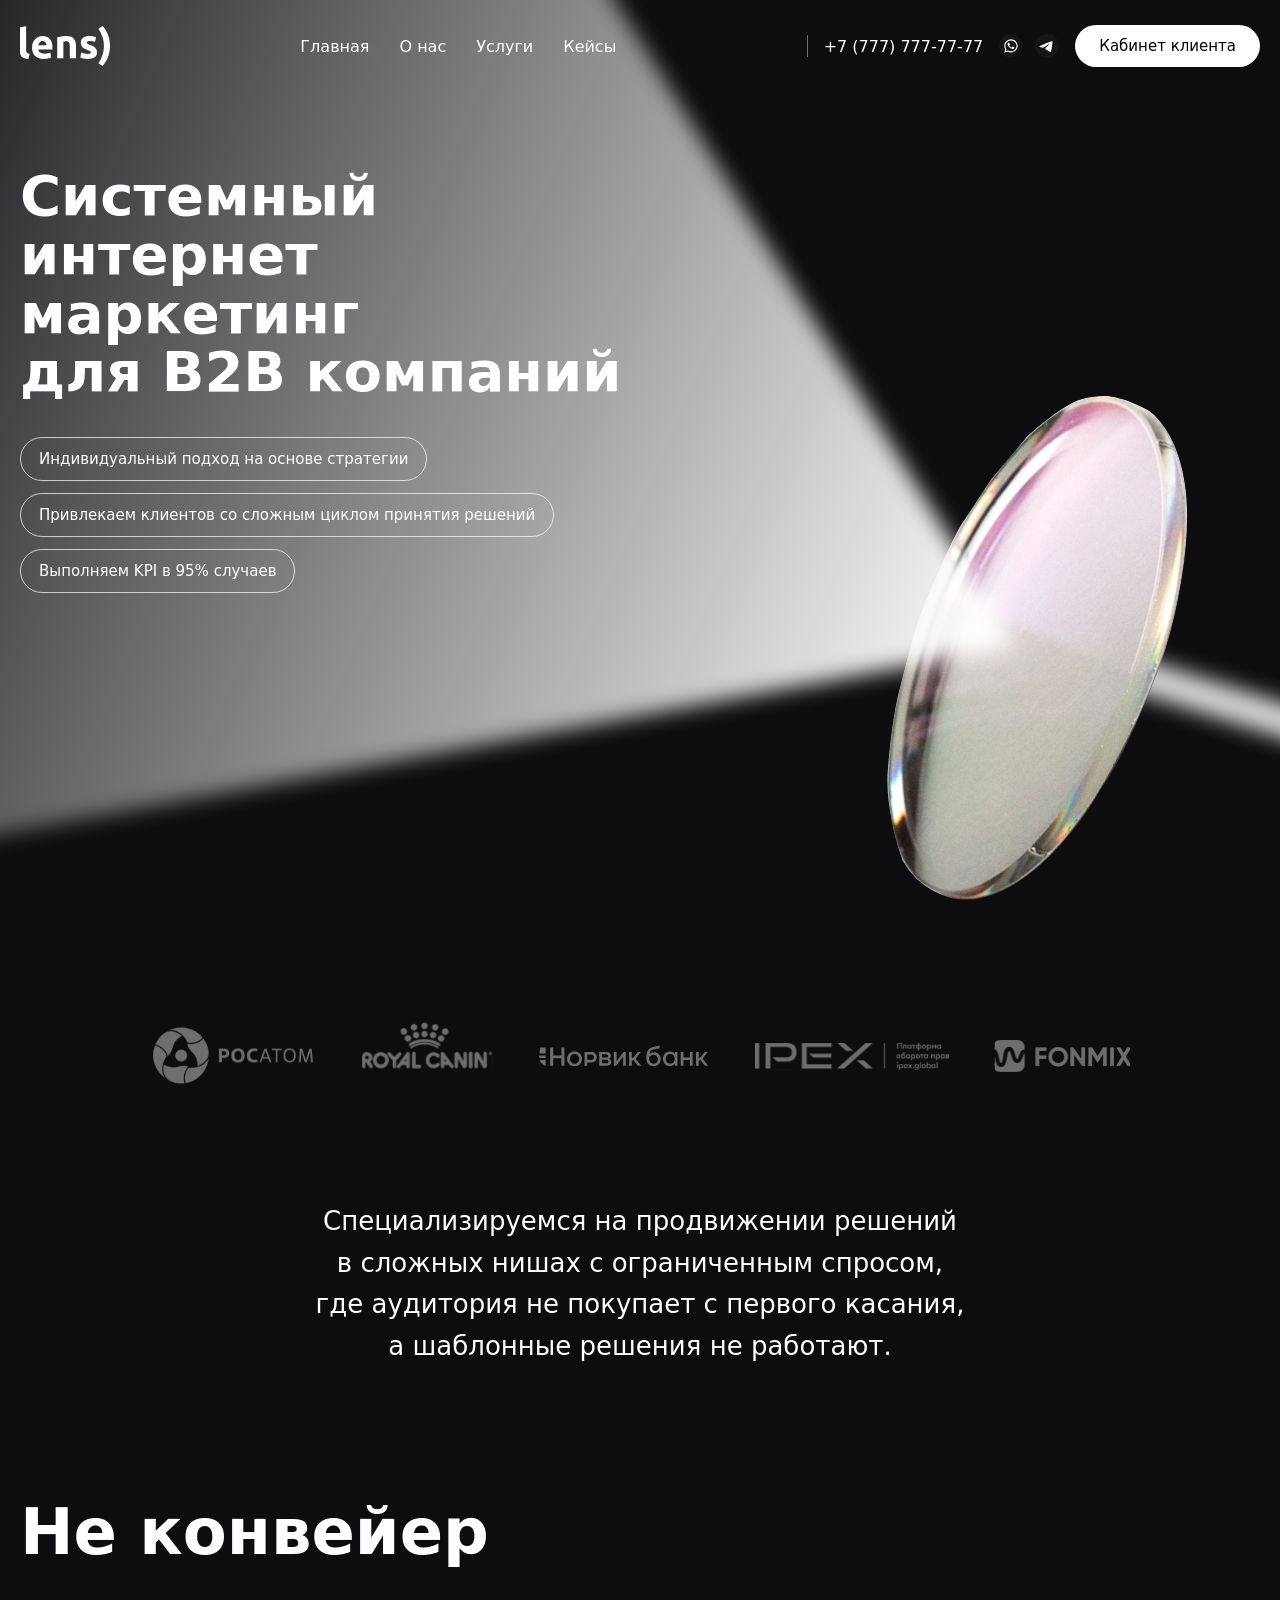
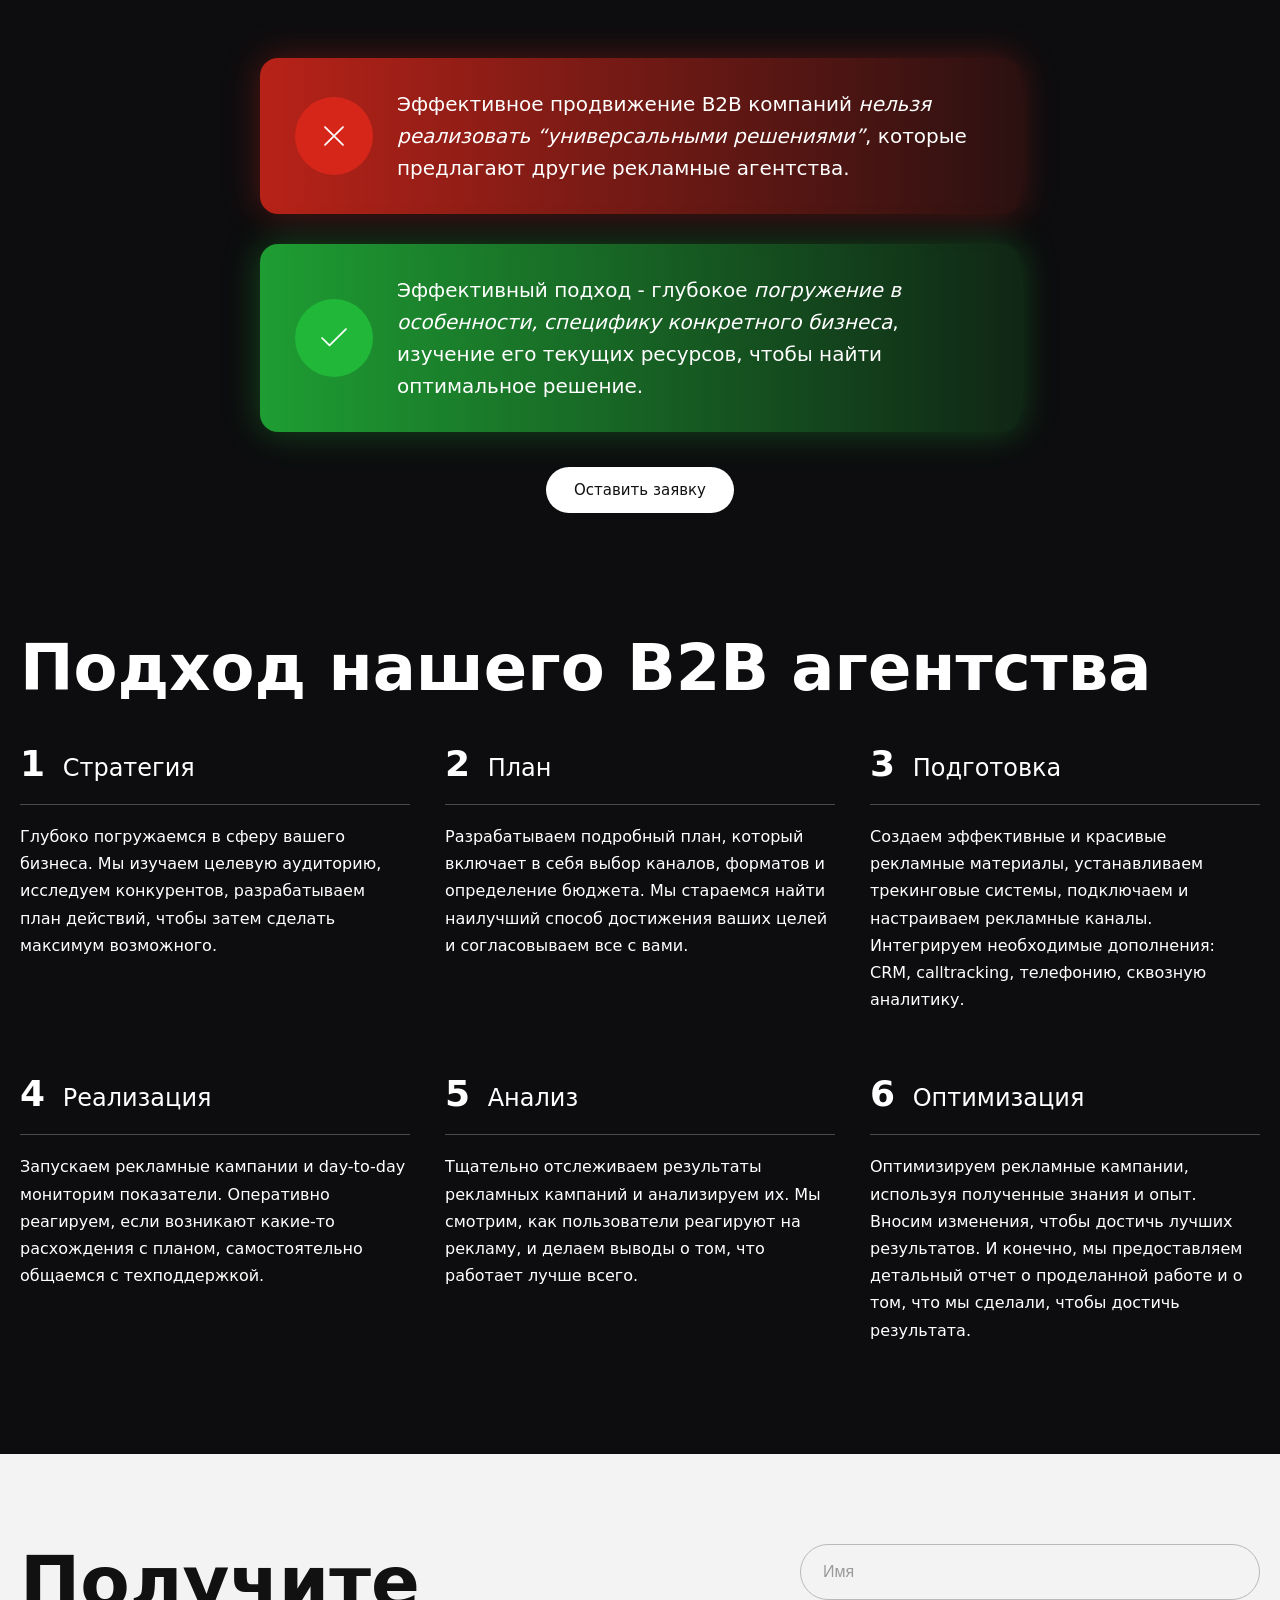
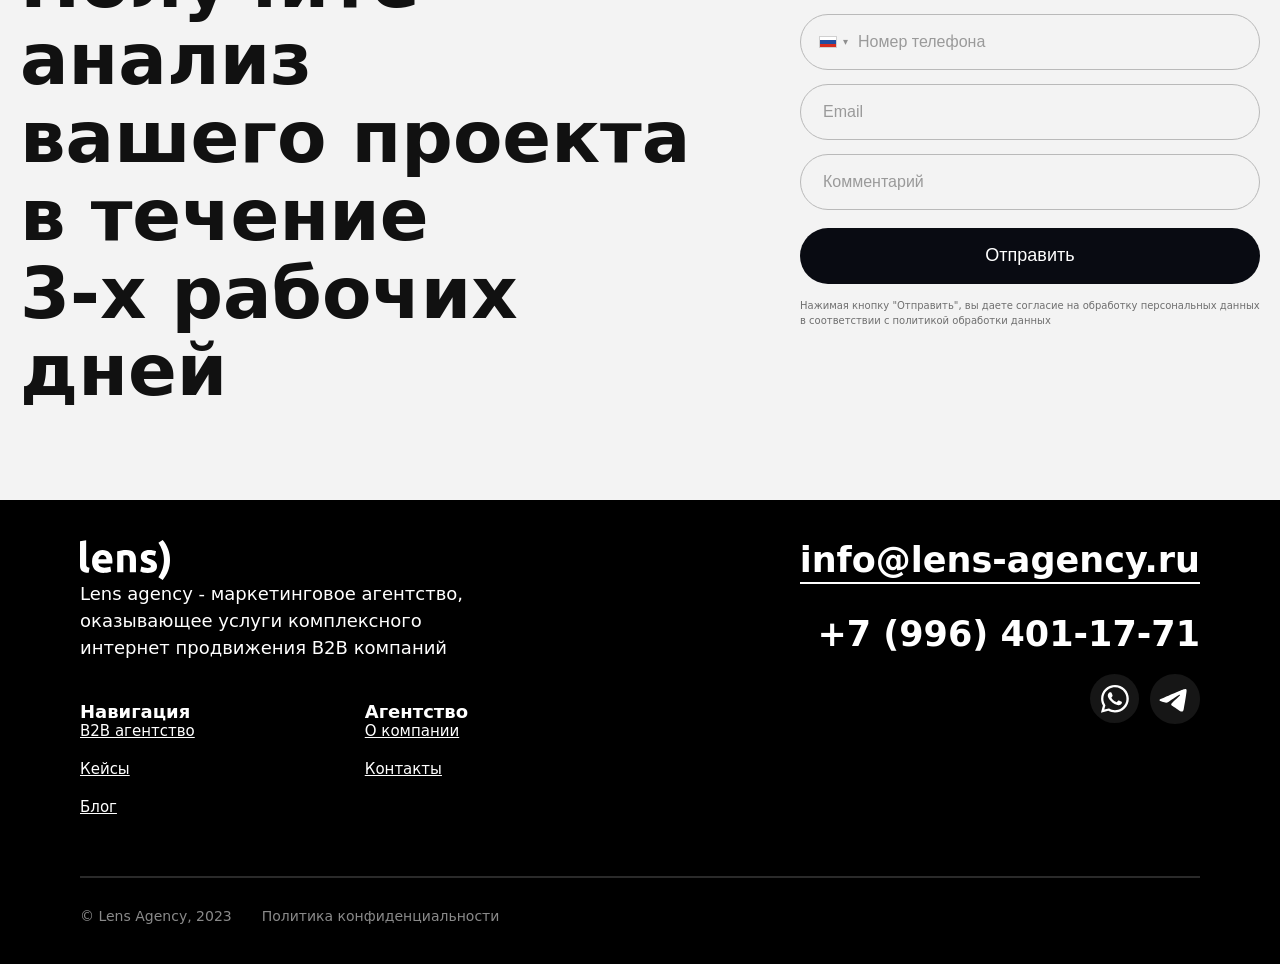
==== commit abf33b97: "main page" ====
--- a/1main.html
+++ b/1main.html
@@ -57,12 +57,13 @@
         </div>
       </div>
 
-      <div class="container">
+      
+    </section>
+    <div class="container">
         <div class="hero__logos">
           <img src="images/logos.svg" alt="Клиенты">
         </div>
       </div>
-    </section>
 
     <section class="subtitle-block">
       <div class="container">
--- a/style.css
+++ b/style.css
@@ -7,7 +7,7 @@
 body {
   background: #0d0d0f;
   color: white;
-  font-family: Arial, sans-serif;
+  font-family: system-ui, -apple-system, BlinkMacSystemFont, "Segoe UI", Roboto, Oxygen, Ubuntu, Cantarell, "Open Sans", "Helvetica Neue", sans-serif;
 }
 
 a {
@@ -29,7 +29,9 @@
 /* HEADER */
 .header {
   padding: 25px 0;
-  background: #0d0d0f;
+  position: absolute;
+  width: 100%;
+  background: transparent;
 }
 
 .header__container {
@@ -94,8 +96,8 @@
 /* HERO */
 .hero {
   min-height: 100vh;
-  padding: 40px 0 60px;
-  background: url("images/main photo.svg") center center/cover no-repeat;
+  padding: 80px 0 60px;
+  background: url("images/main photo.svg") center bottom/cover no-repeat;
 }
 
 .hero__container {
@@ -111,7 +113,7 @@
 }
 
 .hero__title {
-  font-size: 72px;
+  font-size: 56px;
   line-height: 1.05;
   font-weight: 700;
   margin-bottom: 35px;
@@ -143,6 +145,7 @@
 }
 
 .hero__logos img {
+  padding-top: 80px;
   width: 100%;
   max-width: 980px;
   margin: 0 auto;
@@ -151,7 +154,7 @@
 
 /* SUBTITLE */
 .subtitle-block {
-  padding: 50px 0 80px;
+  padding: 100px 0 80px;
   background: #0d0d0f;
 }
 
@@ -178,7 +181,8 @@
 }
 
 .not-conveyor__list {
-  max-width: 1120px;
+  padding-top: 50px;
+  max-width: 760px;
   margin: 0 auto;
   display: flex;
   flex-direction: column;
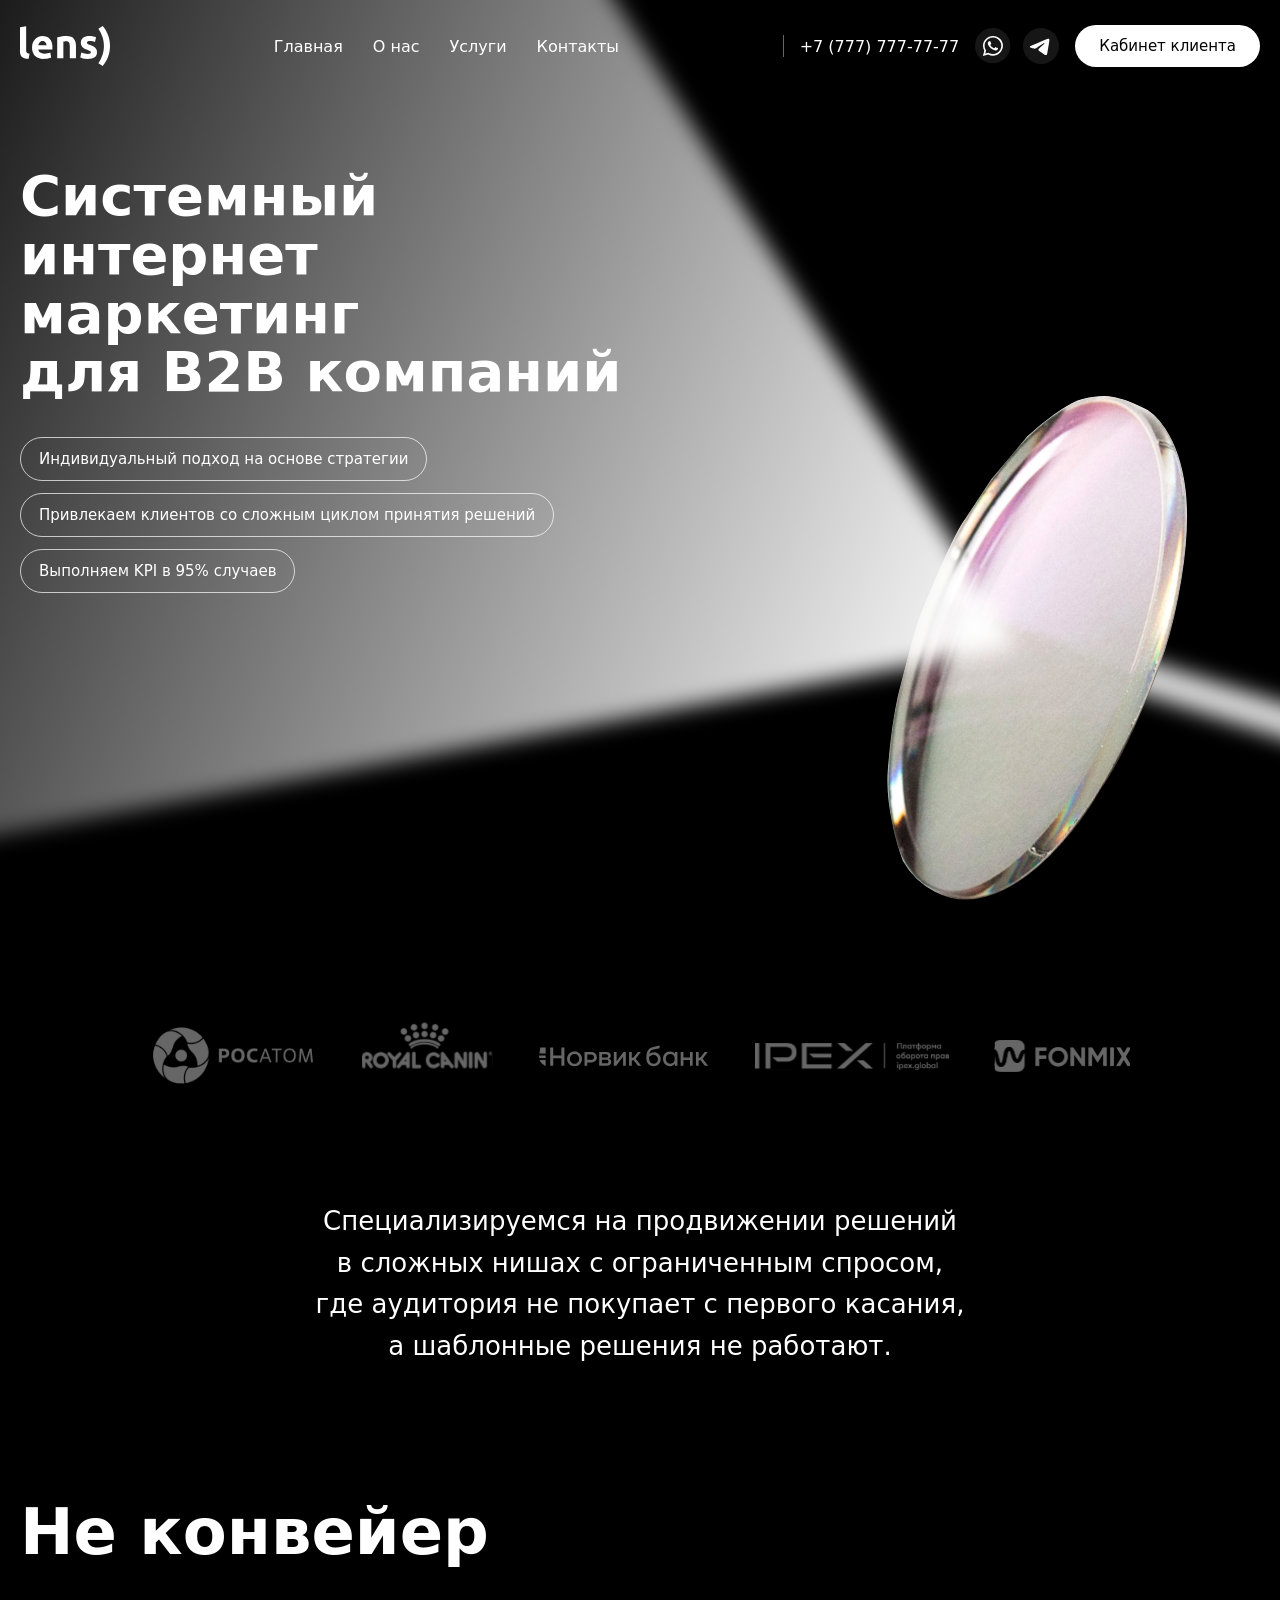
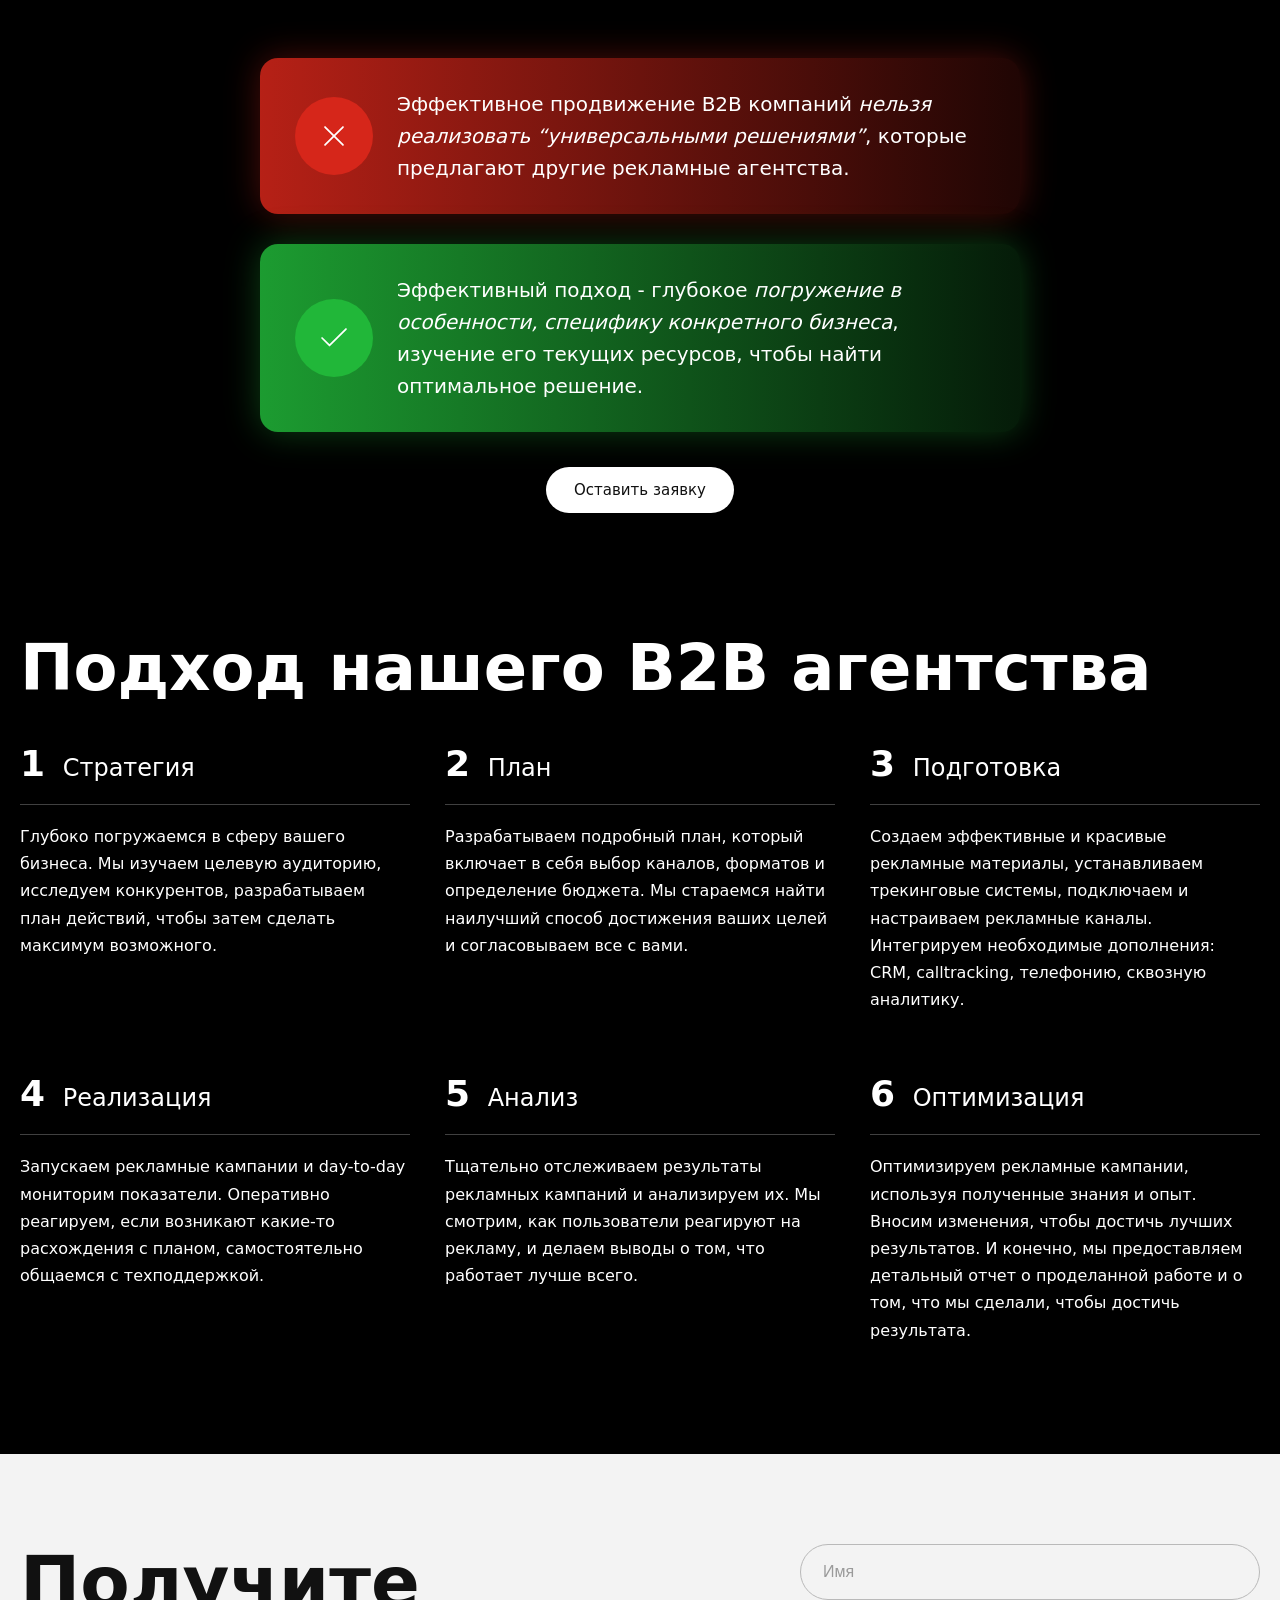
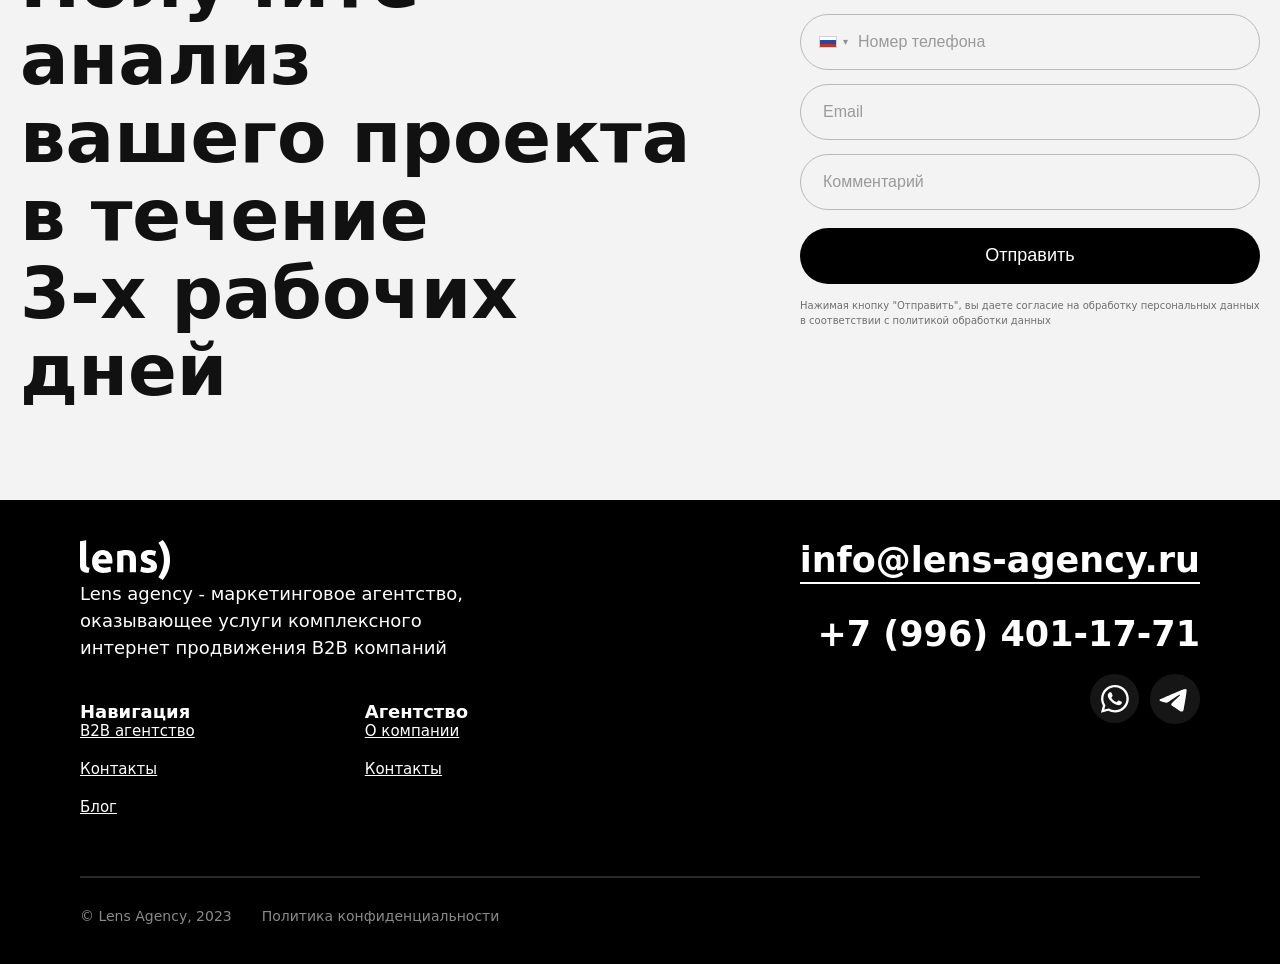
==== commit 49d4599d: "commit" ====
--- a/1main.html
+++ b/1main.html
@@ -18,7 +18,7 @@
         <a href="1main.html">Главная</a>
         <a href="2about.html">О нас</a>
         <a href="3services.html">Услуги</a>
-        <a href="4case.html">Кейсы</a>
+        <a href="4contakt.html">Контакты</a>
       </nav>
 
       <div class="header__right">
@@ -211,7 +211,7 @@
                 <div>
                     <h3>Навигация</h3>
                     <a href="#">B2B агентство</a>
-                    <a href="#">Кейсы</a>
+                    <a href="#">Контакты</a>
                     <a href="#">Блог</a>
                 </div>
 
--- a/style.css
+++ b/style.css
@@ -1,3 +1,4 @@
+@charset "UTF-8";
 * {
   margin: 0;
   padding: 0;
@@ -5,7 +6,7 @@
 }
 
 body {
-  background: #0d0d0f;
+  background: black;
   color: white;
   font-family: system-ui, -apple-system, BlinkMacSystemFont, "Segoe UI", Roboto, Oxygen, Ubuntu, Cantarell, "Open Sans", "Helvetica Neue", sans-serif;
 }
@@ -80,8 +81,8 @@
 }
 
 .header__social img {
-  width: 24px;
-  height: 24px;
+  width: 36px;
+  height: 36px;
 }
 
 .header__btn {
@@ -155,7 +156,7 @@
 /* SUBTITLE */
 .subtitle-block {
   padding: 100px 0 80px;
-  background: #0d0d0f;
+  background: black;
 }
 
 .subtitle-block__text {
@@ -177,7 +178,7 @@
 /* NOT CONVEYOR */
 .not-conveyor {
   padding: 50px 0 100px;
-  background: #0d0d0f;
+  background: black;
 }
 
 .not-conveyor__list {
@@ -235,7 +236,7 @@
 /* APPROACH */
 .approach {
   padding: 20px 0 110px;
-  background: #0d0d0f;
+  background: black;
 }
 
 .approach__grid {
@@ -359,7 +360,7 @@
   height: 56px;
   border: none;
   border-radius: 999px;
-  background: #090b12;
+  background: black;
   color: white;
   font-size: 18px;
   cursor: pointer;
@@ -375,7 +376,7 @@
 /* FOOTER */
 .footer {
   min-height: 200px;
-  background: #0d0d0f;
+  background: black;
 }
 
 /* ADAPTIVE */
@@ -428,6 +429,280 @@
   }
   .request__title {
     font-size: 40px;
+  }
+}
+/* SERVICES PAGE */
+.services-page {
+  padding: 100px 0 90px;
+  background: #0d0d0f;
+}
+.services-page__title {
+  text-align: center;
+  font-size: 64px;
+  font-weight: 700;
+  margin-bottom: 50px;
+}
+.services-page__btn-wrap {
+  display: flex;
+  justify-content: center;
+  margin-top: 42px;
+}
+
+.services-table {
+  border-top: 1px solid transparent;
+}
+.services-table__row {
+  position: relative;
+  display: grid;
+  grid-template-columns: 280px 1fr;
+  gap: 40px;
+  padding: 42px 0;
+  border-bottom: 1px solid rgba(255, 255, 255, 0.2);
+}
+.services-table__row--center {
+  min-height: 340px;
+}
+.services-table__left p {
+  font-size: 18px;
+  line-height: 1.5;
+  color: #fff;
+}
+.services-table__right ul {
+  padding-left: 280px;
+  display: flex;
+  flex-direction: column;
+  gap: 16px;
+}
+.services-table__right li {
+  font-size: 18px;
+  line-height: 1.5;
+  color: #fff;
+}
+.services-table__decor {
+  position: absolute;
+  left: 0;
+  bottom: 35px;
+  width: 360px;
+  opacity: 0.75;
+  pointer-events: none;
+}
+.services-table__decor img {
+  width: 100%;
+  -o-object-fit: contain;
+     object-fit: contain;
+  rotate: 290deg;
+  filter: blur(1px);
+}
+
+/* WHITE INFO BLOCK */
+.services-about {
+  background: #f3f3f3;
+  padding: 70px 0;
+}
+.services-about__box {
+  max-width: 900px;
+  margin: 0 auto;
+  color: #111;
+  position: center;
+}
+.services-about__box p {
+  font-size: 28px;
+  line-height: 1.45;
+  font-weight: 700;
+}
+.services-about__box p:not(:last-child) {
+  margin-bottom: 34px;
+}
+
+/* PRICING */
+.pricing {
+  background: black;
+  padding: 60px 0 90px;
+}
+.pricing__title {
+  font-size: 64px;
+  line-height: 1.1;
+  font-weight: 700;
+  margin-bottom: 22px;
+}
+.pricing__text {
+  max-width: 850px;
+  font-size: 18px;
+  line-height: 1.6;
+  color: #fff;
+  margin-bottom: 40px;
+}
+.pricing__cards {
+  display: grid;
+  grid-template-columns: repeat(3, 1fr);
+  gap: 18px;
+}
+
+.pricing-card {
+  background: linear-gradient(180deg, #1a1b20 0%, #15161a 100%);
+  padding: 38px 26px 34px;
+  min-height: 420px;
+  text-align: center;
+}
+.pricing-card__icon {
+  width: 72px;
+  height: 72px;
+  margin: 0 auto 34px;
+}
+.pricing-card__icon img {
+  width: 100%;
+  height: 100%;
+  -o-object-fit: contain;
+     object-fit: contain;
+}
+.pricing-card__title {
+  font-size: 20px;
+  line-height: 1.4;
+  font-weight: 400;
+  margin-bottom: 18px;
+}
+.pricing-card__price {
+  font-size: 24px;
+  line-height: 1.3;
+  margin-bottom: 22px;
+}
+.pricing-card__desc {
+  font-size: 16px;
+  line-height: 1.6;
+  color: rgba(255, 255, 255, 0.9);
+}
+
+/* ADAPTIVE */
+@media (max-width: 1024px) {
+  .services-page__title,
+  .pricing__title {
+    font-size: 48px;
+  }
+  .services-about__box p {
+    font-size: 22px;
+  }
+  .pricing__cards {
+    grid-template-columns: 1fr;
+  }
+  .services-table__row {
+    grid-template-columns: 1fr;
+    gap: 22px;
+  }
+  .services-table__decor {
+    position: static;
+    rotate: 130deg;
+    width: 240px;
+    margin: 10px 0 0;
+  }
+}
+@media (max-width: 768px) {
+  .services-page {
+    padding: 50px 0 70px;
+  }
+  .services-page__title,
+  .pricing__title {
+    font-size: 36px;
+  }
+  .services-table__left p,
+  .services-table__right li,
+  .pricing__text {
+    font-size: 16px;
+  }
+  .services-about {
+    padding: 50px 0;
+  }
+  .services-about__box p {
+    font-size: 18px;
+  }
+  .pricing-card {
+    min-height: auto;
+    padding: 28px 20px;
+  }
+}
+.contacts {
+  background: black;
+  padding: 200px 0 100px;
+}
+.contacts__container {
+  display: flex;
+  flex-direction: column;
+  gap: 80px;
+}
+.contacts__top {
+  display: flex;
+  justify-content: space-between;
+  align-items: flex-start;
+}
+.contacts__title {
+  font-size: 72px;
+  font-weight: 700;
+  margin-bottom: 20px;
+}
+.contacts__subtitle {
+  font-size: 18px;
+  color: #ccc;
+}
+.contacts__big-icon {
+  width: 300px;
+  opacity: 0.8;
+}
+.contacts__big-icon img {
+  width: 100%;
+}
+.contacts__bottom {
+  display: grid;
+  grid-template-columns: repeat(4, 1fr);
+  gap: 40px;
+  align-items: start;
+}
+.contacts__item {
+  display: flex;
+  flex-direction: column;
+  align-items: center;
+  gap: 16px;
+}
+.contacts__item img {
+  width: 40px;
+  opacity: 0.9;
+}
+.contacts__item a {
+  font-size: 20px;
+  font-weight: 600;
+}
+.contacts__socials {
+  display: flex;
+  gap: 12px;
+}
+.contacts__socials img {
+  width: 45px;
+  height: 45px;
+  padding: 6px;
+}
+.contacts__work-title {
+  font-weight: 700;
+  font-size: 18px;
+}
+.contacts__work-time {
+  font-size: 16px;
+  color: #ccc;
+  line-height: 1.5;
+}
+
+/* адаптив */
+@media (max-width: 1000px) {
+  .contacts__bottom {
+    grid-template-columns: 1fr 1fr;
+  }
+  .contacts__big-icon {
+    display: none;
+  }
+}
+@media (max-width: 600px) {
+  .contacts__title {
+    font-size: 42px;
+  }
+  .contacts__bottom {
+    grid-template-columns: 1fr;
   }
 }
 .about-top {
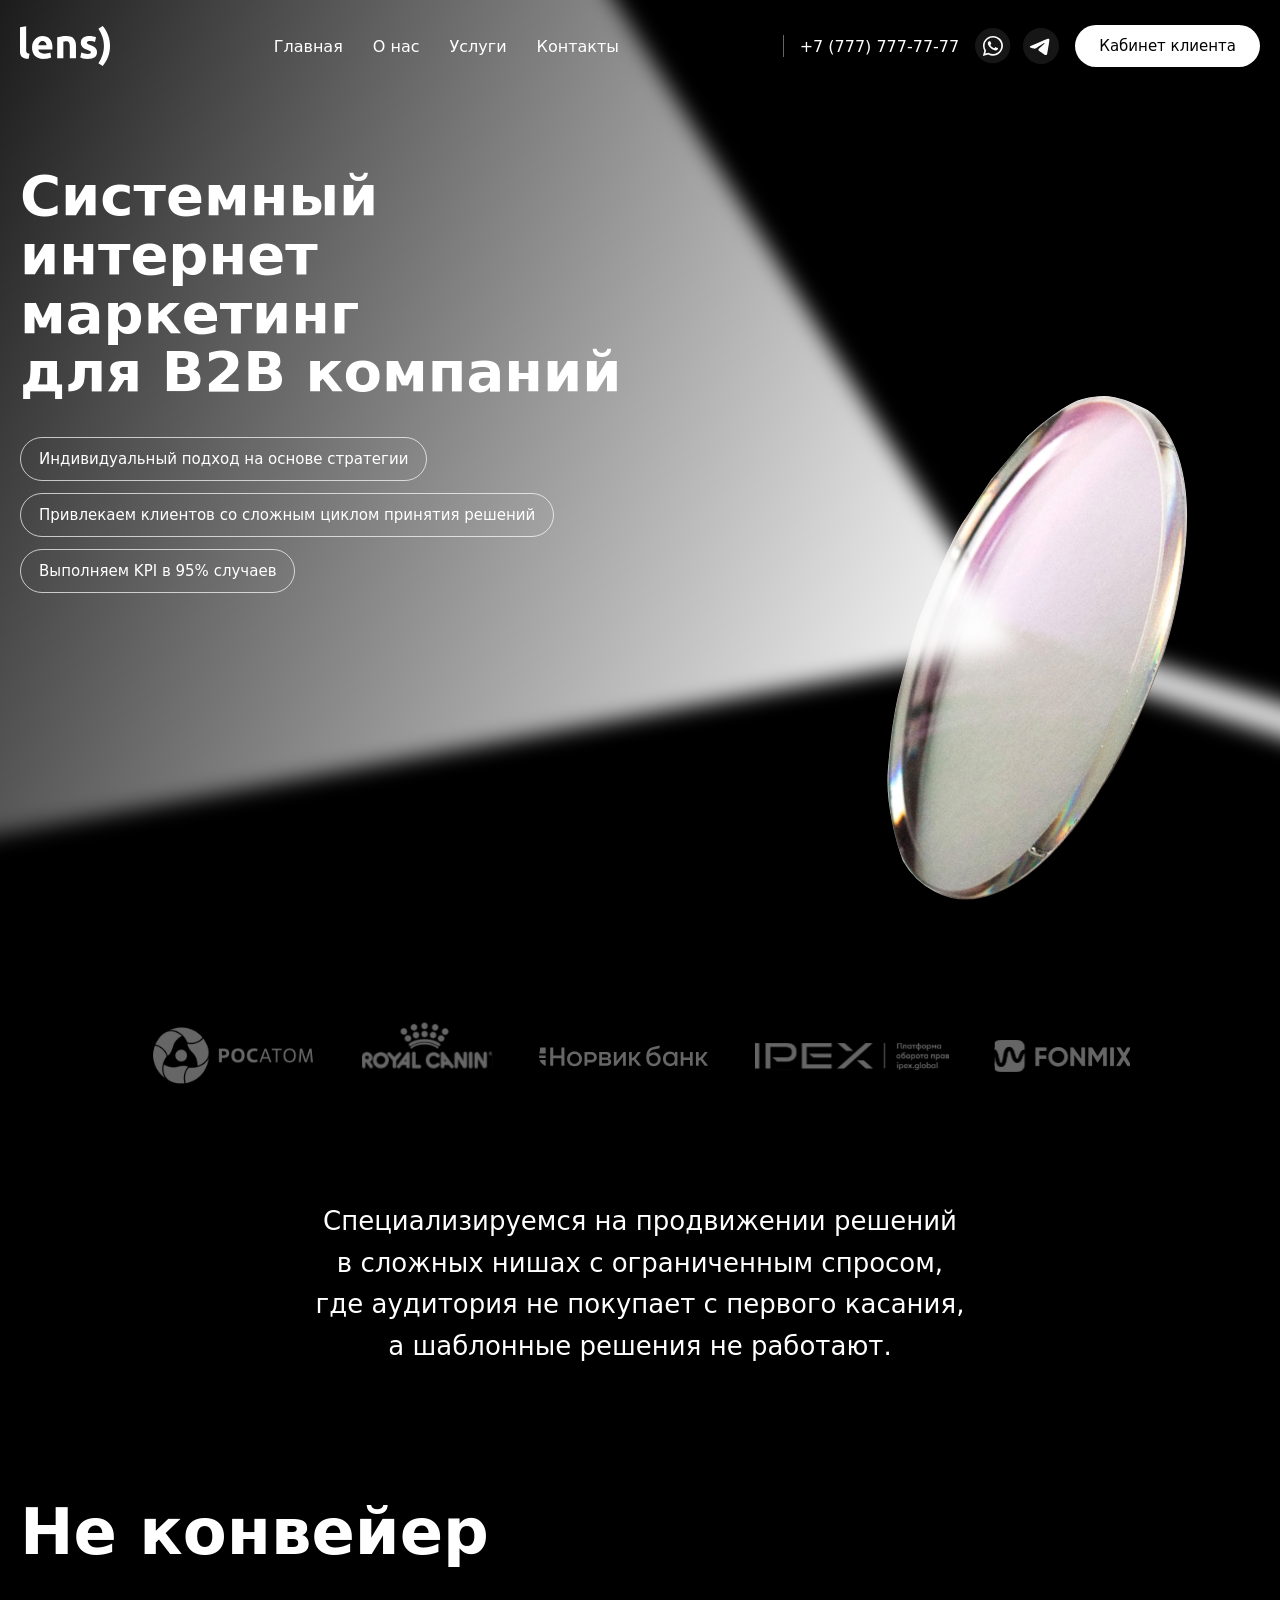
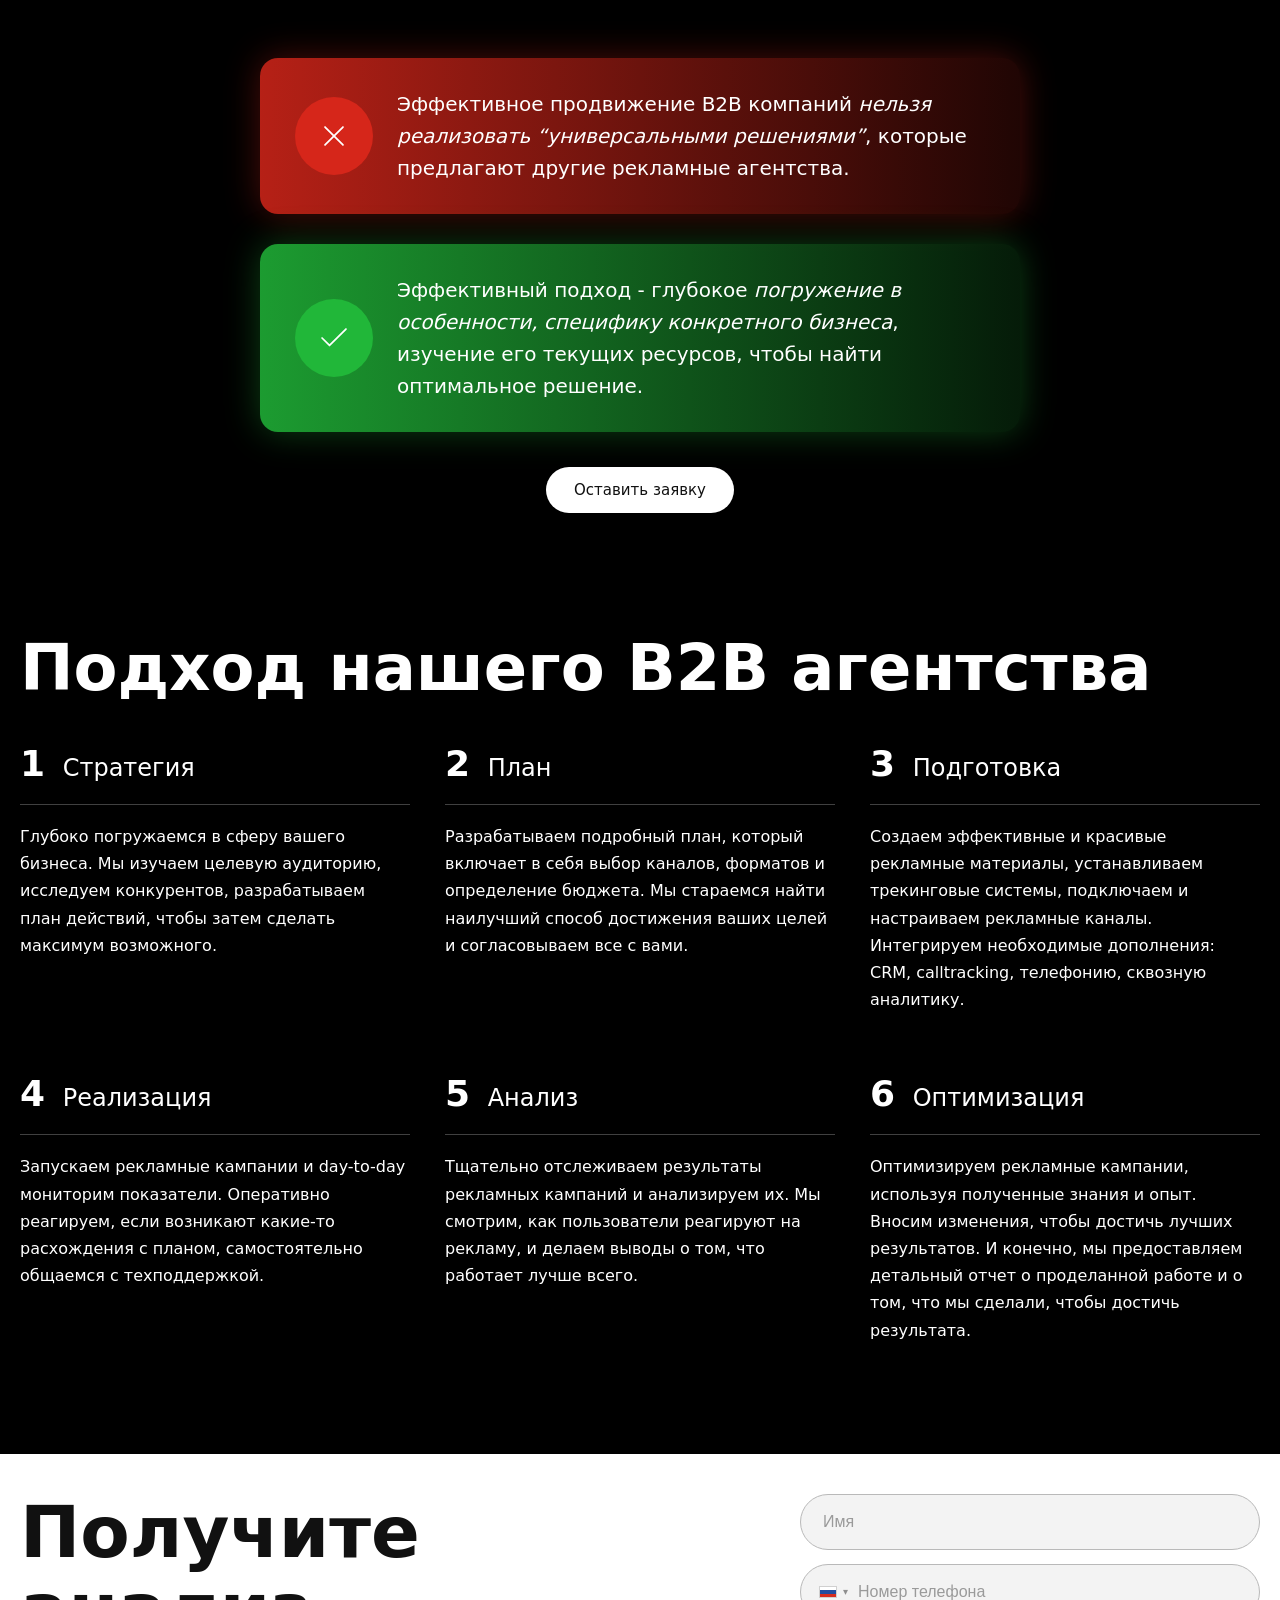
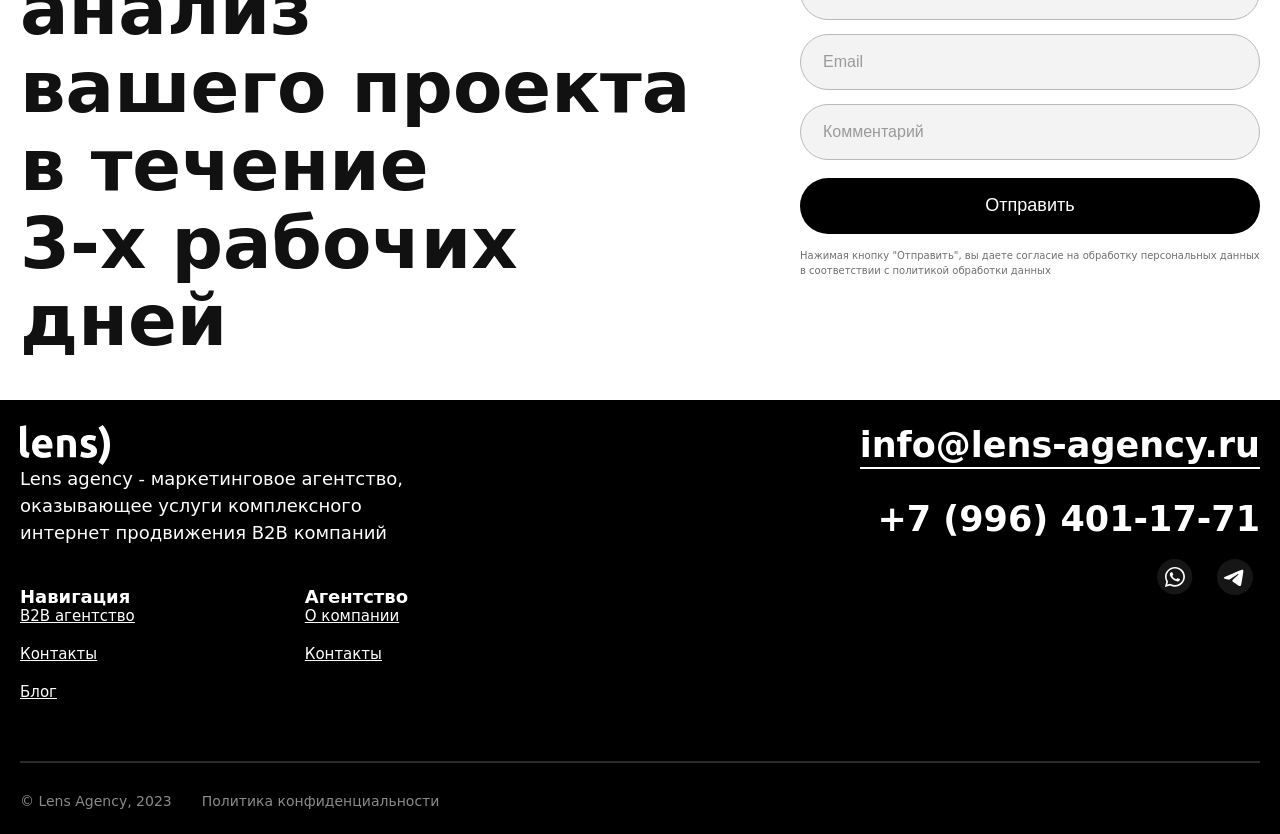
==== commit 0797a29e: "Ready" ====
--- a/1main.html
+++ b/1main.html
@@ -23,13 +23,13 @@
 
       <div class="header__right">
         <span class="header__divider"></span>
-        <a href="tel:+79964011771" class="header__phone">+7 (777) 777-77-77</a>
+        <a href="tel:+77074249077" class="header__phone">+7 (777) 777-77-77</a>
 
         <div class="header__socials">
-          <a href="#" class="header__social">
+          <a href="https://wa.me/+77074249077" class="header__social">
             <img src="images/WhatsApp.svg" alt="WhatsApp">
           </a>
-          <a href="#" class="header__social">
+          <a href="https://www.youtube.com/watch?v=dQw4w9WgXcQ&list=RDdQw4w9WgXcQ&start_radio=1" class="header__social">
             <img src="images/Telegram.svg" alt="Telegram">
           </a>
         </div>
@@ -166,7 +166,7 @@
         </div>
 
         <div class="request__right">
-          <form class="request-form">
+          <form class="request-form2">
             <input type="text" placeholder="Имя" class="request-form__input">
 
             <div class="request-form__phone">
@@ -230,8 +230,12 @@
             <div class="footer-phone">+7 (996) 401-17-71</div>
 
             <div class="footer-icons">
-                <img src="images/WhatsApp.svg" alt="">
-                <img src="images/Telegram.svg" alt="">
+                <a href="https://wa.me/+77074249077" class="header__social">
+                  <img src="images/WhatsApp.svg" alt="WhatsApp">
+                </a>
+                <a href="https://www.youtube.com/watch?v=dQw4w9WgXcQ&list=RDdQw4w9WgXcQ&start_radio=1" class="header__social">
+                  <img src="images/Telegram.svg" alt="Telegram">
+                </a>
             </div>
         </div>
 
--- a/style.css
+++ b/style.css
@@ -290,7 +290,7 @@
 }
 
 /* FORM */
-.request-form {
+.request-form2 {
   display: flex;
   flex-direction: column;
   gap: 14px;
@@ -379,58 +379,6 @@
   background: black;
 }
 
-/* ADAPTIVE */
-@media (max-width: 1200px) {
-  .hero__title {
-    font-size: 56px;
-  }
-  .section-title {
-    font-size: 48px;
-  }
-  .request__title {
-    font-size: 54px;
-  }
-  .approach__grid {
-    grid-template-columns: repeat(2, 1fr);
-  }
-  .request__container {
-    grid-template-columns: 1fr;
-  }
-}
-@media (max-width: 900px) {
-  .header__container {
-    flex-wrap: wrap;
-  }
-  .header__nav {
-    width: 100%;
-    flex-wrap: wrap;
-  }
-  .hero__container {
-    flex-direction: column;
-    align-items: flex-start;
-    min-height: auto;
-  }
-  .hero__title {
-    font-size: 44px;
-  }
-  .hero__image {
-    max-width: 320px;
-    margin: 0 auto;
-  }
-  .subtitle-block__text {
-    font-size: 22px;
-  }
-  .approach__grid {
-    grid-template-columns: 1fr;
-  }
-  .not-conveyor__card {
-    flex-direction: column;
-    align-items: flex-start;
-  }
-  .request__title {
-    font-size: 40px;
-  }
-}
 /* SERVICES PAGE */
 .services-page {
   padding: 100px 0 90px;
@@ -572,53 +520,6 @@
   color: rgba(255, 255, 255, 0.9);
 }
 
-/* ADAPTIVE */
-@media (max-width: 1024px) {
-  .services-page__title,
-  .pricing__title {
-    font-size: 48px;
-  }
-  .services-about__box p {
-    font-size: 22px;
-  }
-  .pricing__cards {
-    grid-template-columns: 1fr;
-  }
-  .services-table__row {
-    grid-template-columns: 1fr;
-    gap: 22px;
-  }
-  .services-table__decor {
-    position: static;
-    rotate: 130deg;
-    width: 240px;
-    margin: 10px 0 0;
-  }
-}
-@media (max-width: 768px) {
-  .services-page {
-    padding: 50px 0 70px;
-  }
-  .services-page__title,
-  .pricing__title {
-    font-size: 36px;
-  }
-  .services-table__left p,
-  .services-table__right li,
-  .pricing__text {
-    font-size: 16px;
-  }
-  .services-about {
-    padding: 50px 0;
-  }
-  .services-about__box p {
-    font-size: 18px;
-  }
-  .pricing-card {
-    min-height: auto;
-    padding: 28px 20px;
-  }
-}
 .contacts {
   background: black;
   padding: 200px 0 100px;
@@ -688,61 +589,61 @@
   line-height: 1.5;
 }
 
-/* адаптив */
-@media (max-width: 1000px) {
-  .contacts__bottom {
-    grid-template-columns: 1fr 1fr;
-  }
-  .contacts__big-icon {
-    display: none;
-  }
-}
-@media (max-width: 600px) {
-  .contacts__title {
-    font-size: 42px;
-  }
-  .contacts__bottom {
-    grid-template-columns: 1fr;
-  }
-}
 .about-top {
-  background-color: #000000;
+  background-color: #000;
   color: white;
-  padding: 40px 60px;
-  display: flex;
+  min-height: 670px;
+  font-family: system-ui, -apple-system, BlinkMacSystemFont, "Segoe UI", Roboto, Oxygen, Ubuntu, Cantarell, "Open Sans", "Helvetica Neue", sans-serif;
+  display: flex;
+  align-items: center;
+}
+
+.container__about {
+  width: 100%;
+  margin: 0 auto;
+  display: flex;
+  align-items: center;
   justify-content: space-between;
-  align-items: center;
-  font-family: system-ui, -apple-system, BlinkMacSystemFont, "Segoe UI", Roboto, Oxygen, Ubuntu, Cantarell, "Open Sans", "Helvetica Neue", sans-serif;
-  height: 670px;
+  gap: 50px;
+  height: 100%;
 }
 
 .about-top-left {
-  max-width: 900px;
+  display: flex;
+  flex-direction: column;
+  justify-content: center; /* ВОТ ЭТО ГЛАВНОЕ */
+  height: 100%;
 }
 
 .about-top-left h1 {
-  font-size: 70px;
-  font-weight: bolder;
-  line-height: 1.05;
-  margin-bottom: 40px;
+  font-size: 60px;
+  font-weight: 700;
+  letter-spacing: 0;
+  margin-bottom: 32px;
+  text-align: left;
+  line-height: 1;
 }
 
 .about-top-left p {
-  max-width: 370px;
   font-size: 20px;
-  line-height: 1.5;
+  line-height: 1.45;
   color: #ffffff;
+  text-align: left;
+  margin: 0;
 }
 
 .circle {
   position: relative;
-  width: 400px;
-  height: 400px;
-  margin-right: 80px;
+  width: 350px;
+  height: 350px;
+  flex-shrink: 0;
 }
 
 .circle-outer {
   width: 100%;
+  height: 100%;
+  -o-object-fit: contain;
+     object-fit: contain;
   animation: rotate 10s linear infinite;
 }
 
@@ -750,8 +651,8 @@
   position: absolute;
   top: 50%;
   left: 50%;
+  width: 92px;
   transform: translate(-50%, -50%);
-  width: 100px;
 }
 
 @keyframes rotate {
@@ -762,10 +663,126 @@
     transform: rotate(360deg);
   }
 }
+.mission {
+  background: url("images/blickfon.jpg") no-repeat center;
+  background-size: cover;
+  background-position: center top;
+  color: white;
+  padding: 100px 0;
+  position: relative;
+  overflow: hidden;
+}
+
+.container__mission {
+  display: flex;
+  align-items: flex-start;
+}
+
+.mission-left {
+  max-width: 1000px;
+}
+
+.mission-left h1 {
+  font-size: 64px;
+  font-weight: 700;
+  margin-bottom: 40px;
+}
+
+.mission-left p {
+  font-size: 28px;
+  line-height: 1.7;
+  color: #ffffff;
+}
+
+.mission-left p br {
+  display: block;
+  content: "";
+  margin-bottom: 20px;
+}
+
+.request {
+  background: #ffffff;
+  padding: 40px 0;
+}
+
+.request-box {
+  padding: 40px;
+}
+
+.request-box h2 {
+  font-size: 64px;
+  font-weight: 700;
+  color: #000000;
+  margin-bottom: 40px;
+}
+
+.request-form {
+  display: grid;
+  grid-template-columns: 1fr 1fr;
+  gap: 30px;
+  align-items: start;
+}
+
+.request-left {
+  display: flex;
+  flex-direction: column;
+  gap: 12px;
+}
+
+.request-right {
+  display: flex;
+  flex-direction: column;
+}
+
+.request-left input,
+.request-right textarea {
+  width: 100%;
+  border: 1px solid #131313;
+  border-radius: 28px;
+  background: transparent;
+  padding: 0 18px;
+  font-size: 16px;
+  outline: none;
+}
+
+.request-left input {
+  height: 48px;
+}
+
+.request-right textarea {
+  height: 132px;
+  padding: 16px 18px;
+  border-radius: 20px;
+  margin-bottom: 16px;
+}
+
+.request-right button {
+  width: 100%;
+  height: 52px;
+  border: none;
+  border-radius: 28px;
+  background: #111;
+  color: #fff;
+  font-size: 16px;
+  cursor: pointer;
+  margin-bottom: 10px;
+}
+
+.request-right p {
+  font-size: 11px;
+  line-height: 1.3;
+  color: #666;
+}
+
+.request-right a {
+  color: #666;
+  text-decoration: underline;
+}
+
 .footer {
   background: #000000;
   color: white;
-  padding: 40px 60px;
+  padding: 25px 0;
   font-family: system-ui, -apple-system, BlinkMacSystemFont, "Segoe UI", Roboto, Oxygen, Ubuntu, Cantarell, "Open Sans", "Helvetica Neue", sans-serif;
 }
 
@@ -844,4 +861,756 @@
   gap: 30px;
   font-size: 14px;
   color: #8a8a8a;
+}
+
+.client_account {
+  padding: 90px 0;
+  padding-bottom: 40px;
+  background-color: #000;
+  display: flex;
+  align-items: center;
+  justify-content: center;
+  text-align: center;
+}
+
+.client_account h1 {
+  font-size: 40px;
+  font-weight: 600;
+}
+
+.login {
+  background: #ffffff;
+  padding: 80px 0;
+}
+
+.login-box {
+  min-height: 260px;
+  display: flex;
+  justify-content: center;
+  align-items: center;
+}
+
+.login-form {
+  width: 100%;
+  max-width: 430px;
+  display: flex;
+  flex-direction: column;
+  align-items: center;
+}
+
+.login-form input {
+  width: 100%;
+  height: 50px;
+  border: 1px solid #8f8f8f;
+  border-radius: 30px;
+  background: transparent;
+  padding: 0 18px;
+  font-size: 16px;
+  color: #111;
+  outline: none;
+  margin-bottom: 10px;
+}
+
+.login-form input::-moz-placeholder {
+  color: #9a9a9a;
+}
+
+.login-form input::placeholder {
+  color: #9a9a9a;
+}
+
+.login-form button {
+  width: 100%;
+  height: 50px;
+  border: none;
+  border-radius: 30px;
+  background: #111;
+  color: #fff;
+  font-size: 16px;
+  cursor: pointer;
+  margin-top: 20px;
+  margin-bottom: 18px;
+}
+
+.login-form button:hover {
+  background: #6a6a6a;
+}
+
+.login-register {
+  font-size: 16px;
+  color: #111;
+  text-decoration: underline;
+}
+
+
+/* =========================
+   TABLET
+   ========================= */
+@media (max-width: 1024px) {
+  .container,
+  .container__about,
+  .container__mission {
+    max-width: 100%;
+    padding-left: 20px;
+    padding-right: 20px;
+  }
+  .section-title,
+  .services-page__title,
+  .pricing__title,
+  .contacts__title,
+  .mission-left h1,
+  .request-box h2,
+  .request__title,
+  .about-top-left h1 {
+    font-size: 48px;
+    line-height: 1.1;
+  }
+  .header__container {
+    flex-wrap: wrap;
+    row-gap: 16px;
+  }
+  .header__nav {
+    order: 3;
+    width: 100%;
+    justify-content: center;
+    flex-wrap: wrap;
+    gap: 18px;
+  }
+  .header__right {
+    gap: 12px;
+  }
+  .hero {
+    min-height: auto;
+    padding-top: 120px;
+    background-position: center bottom;
+  }
+  .hero__container {
+    min-height: auto;
+    flex-direction: column;
+    align-items: flex-start;
+  }
+  .hero__content {
+    max-width: 100%;
+  }
+  .hero__title {
+    font-size: 48px;
+    max-width: 700px;
+  }
+  .hero__image {
+    max-width: 320px;
+    margin: 0 auto;
+  }
+  .hero__logos img {
+    padding-top: 40px;
+  }
+  .subtitle-block {
+    padding: 70px 0 60px;
+  }
+  .subtitle-block__text {
+    font-size: 22px;
+    line-height: 1.5;
+  }
+  .not-conveyor {
+    padding: 40px 0 80px;
+  }
+  .not-conveyor__list {
+    max-width: 100%;
+    padding-top: 24px;
+  }
+  .not-conveyor__card {
+    padding: 24px;
+    gap: 18px;
+  }
+  .not-conveyor__card p {
+    font-size: 18px;
+  }
+  .approach {
+    padding: 20px 0 80px;
+  }
+  .approach__grid {
+    grid-template-columns: repeat(2, 1fr);
+    gap: 40px 24px;
+  }
+  .request,
+  .services-about,
+  .pricing,
+  .contacts,
+  .mission {
+    padding-top: 70px;
+    padding-bottom: 70px;
+  }
+  .request__container,
+  .request-form,
+  .container__about,
+  .container__mission {
+    grid-template-columns: 1fr;
+    flex-direction: column;
+    gap: 30px;
+  }
+  .request__title {
+    font-size: 52px;
+  }
+  .request-box {
+    padding: 20px 0;
+  }
+  .services-page {
+    padding: 120px 0 70px;
+  }
+  .services-table__row {
+    grid-template-columns: 1fr;
+    gap: 20px;
+  }
+  .services-table__right ul {
+    padding-left: 24px;
+  }
+  .services-table__decor {
+    position: static;
+    width: 220px;
+    margin-top: 10px;
+  }
+  .services-about__box p {
+    font-size: 22px;
+  }
+  .pricing__cards {
+    grid-template-columns: 1fr;
+  }
+  .pricing-card {
+    min-height: auto;
+  }
+  .contacts {
+    padding-top: 140px;
+  }
+  .contacts__top {
+    flex-direction: column;
+    gap: 24px;
+  }
+  .contacts__big-icon {
+    display: none;
+  }
+  .contacts__bottom {
+    grid-template-columns: repeat(2, 1fr);
+    gap: 30px;
+  }
+  .about-top {
+    min-height: auto;
+    padding: 120px 0 70px;
+  }
+  .about-top-left p,
+  .mission-left p {
+    font-size: 20px;
+  }
+  .circle {
+    width: 260px;
+    height: 260px;
+  }
+  .footer-top {
+    flex-direction: column;
+    gap: 40px;
+  }
+  .footer-columns {
+    gap: 70px;
+    flex-wrap: wrap;
+  }
+  .footer-right {
+    text-align: left;
+  }
+  .footer-icons {
+    justify-content: flex-start;
+  }
+  .footer-email,
+  .footer-phone {
+    font-size: 28px;
+  }
+}
+/* =========================
+   MOBILE
+   ========================= */
+@media (max-width: 767px) {
+  .container,
+  .container__about,
+  .container__mission {
+    padding-left: 16px;
+    padding-right: 16px;
+  }
+  .header {
+    padding: 18px 0;
+  }
+  .header__container {
+    gap: 14px;
+  }
+  .header__logo img {
+    width: 72px;
+  }
+  .header__nav {
+    justify-content: flex-start;
+    gap: 12px 16px;
+  }
+  .header__nav a,
+  .header__phone {
+    font-size: 14px;
+  }
+  .header__divider {
+    display: none;
+  }
+  .header__social img {
+    width: 28px;
+    height: 28px;
+  }
+  .header__btn {
+    padding: 10px 16px;
+    font-size: 13px;
+  }
+  .hero {
+    padding-top: 110px;
+    padding-bottom: 40px;
+    background-size: cover;
+    background-position: center;
+  }
+  .hero__title {
+    font-size: 34px;
+    margin-bottom: 24px;
+  }
+  .hero__tags {
+    gap: 10px;
+  }
+  .hero__tag {
+    font-size: 13px;
+    padding: 10px 14px;
+    width: 100%;
+  }
+  .hero__image {
+    max-width: 220px;
+  }
+  .hero__logos img {
+    padding-top: 24px;
+  }
+  .subtitle-block {
+    padding: 50px 0;
+  }
+  .subtitle-block__text {
+    font-size: 18px;
+    line-height: 1.45;
+  }
+  .section-title,
+  .services-page__title,
+  .pricing__title,
+  .contacts__title,
+  .mission-left h1,
+  .request-box h2,
+  .request__title,
+  .about-top-left h1 {
+    font-size: 34px;
+    line-height: 1.15;
+    margin-bottom: 24px;
+  }
+  .not-conveyor__card {
+    flex-direction: column;
+    align-items: flex-start;
+    padding: 18px;
+  }
+  .not-conveyor__card p {
+    font-size: 16px;
+  }
+  .not-conveyor__icon {
+    width: 56px;
+    height: 56px;
+  }
+  .white-btn {
+    width: 100%;
+    text-align: center;
+  }
+  .approach__grid {
+    grid-template-columns: 1fr;
+    gap: 28px;
+  }
+  .approach__item h3 {
+    font-size: 20px;
+  }
+  .approach__item h3 span {
+    font-size: 28px;
+  }
+  .approach__item p {
+    font-size: 15px;
+    line-height: 1.6;
+  }
+  .request,
+  .services-about,
+  .pricing,
+  .contacts,
+  .mission,
+  .login {
+    padding-top: 50px;
+    padding-bottom: 50px;
+  }
+  .request__title {
+    font-size: 36px;
+  }
+  .request-form__input,
+  .request-form__phone,
+  .request-form__button,
+  .request-left input,
+  .login-form input,
+  .login-form button {
+    height: 50px;
+  }
+  .request-form__input,
+  .request-form__button,
+  .request-left input,
+  .request-right textarea,
+  .login-form input {
+    font-size: 14px;
+  }
+  .request-form__policy,
+  .request-right p {
+    font-size: 10px;
+  }
+  .request-form,
+  .request__container {
+    gap: 20px;
+  }
+  .services-page {
+    padding: 110px 0 50px;
+  }
+  .services-table__row {
+    padding: 28px 0;
+  }
+  .services-table__left p,
+  .services-table__right li,
+  .pricing__text {
+    font-size: 15px;
+  }
+  .services-table__right ul {
+    gap: 10px;
+  }
+  .services-table__decor {
+    width: 160px;
+  }
+  .services-about__box p {
+    font-size: 18px;
+    line-height: 1.4;
+  }
+  .pricing__text {
+    margin-bottom: 24px;
+  }
+  .pricing-card {
+    padding: 24px 18px;
+  }
+  .pricing-card__icon {
+    width: 56px;
+    height: 56px;
+    margin-bottom: 20px;
+  }
+  .pricing-card__title {
+    font-size: 18px;
+  }
+  .pricing-card__price {
+    font-size: 22px;
+  }
+  .pricing-card__desc {
+    font-size: 14px;
+  }
+  .contacts {
+    padding-top: 110px;
+  }
+  .contacts__subtitle {
+    font-size: 16px;
+  }
+  .contacts__bottom {
+    grid-template-columns: 1fr;
+    gap: 24px;
+  }
+  .contacts__item {
+    align-items: flex-start;
+  }
+  .contacts__item a {
+    font-size: 16px;
+    word-break: break-word;
+  }
+  .contacts__socials img {
+    width: 38px;
+    height: 38px;
+    padding: 5px;
+  }
+  .contacts__work-title {
+    font-size: 16px;
+  }
+  .contacts__work-time {
+    font-size: 14px;
+  }
+  .about-top {
+    padding: 110px 0 50px;
+  }
+  .about-top-left p,
+  .mission-left p {
+    font-size: 16px;
+    line-height: 1.5;
+  }
+  .circle {
+    width: 190px;
+    height: 190px;
+  }
+  .circle-center {
+    width: 64px;
+  }
+  .mission {
+    background-position: center;
+  }
+  .request-box {
+    padding: 0;
+  }
+  .request-form {
+    grid-template-columns: 1fr;
+    gap: 16px;
+  }
+  .request-right textarea {
+    height: 110px;
+  }
+  .footer {
+    padding: 20px 0;
+  }
+  .footer-desc {
+    font-size: 15px;
+    margin-bottom: 24px;
+  }
+  .footer-columns {
+    flex-direction: column;
+    gap: 24px;
+  }
+  .footer-columns h3 {
+    font-size: 16px;
+  }
+  .footer-columns a {
+    font-size: 14px;
+    margin-bottom: 12px;
+  }
+  .footer-email,
+  .footer-phone {
+    font-size: 20px;
+  }
+  .footer-icons img {
+    width: 40px;
+  }
+  .footer-bottom {
+    flex-direction: column;
+    gap: 12px;
+    font-size: 13px;
+    padding-top: 20px;
+  }
+  .client_account {
+    padding-top: 70px;
+    padding-bottom: 30px;
+  }
+  .client_account h1 {
+    font-size: 28px;
+  }
+  .login-box {
+    min-height: auto;
+  }
+  .login-form {
+    max-width: 100%;
+  }
+  .login-register {
+    font-size: 14px;
+  }
+}
+@media (max-width: 767px) {
+  .header {
+    position: relative;
+    padding: 18px 0;
+    background: rgba(0, 0, 0, 0.75);
+    backdrop-filter: blur(8px);
+  }
+  .header__container {
+    display: flex;
+    flex-direction: column;
+    align-items: flex-start;
+    gap: 16px;
+  }
+  .header__nav {
+    width: 100%;
+    display: flex;
+    flex-wrap: wrap;
+    gap: 10px 16px;
+    justify-content: flex-start;
+  }
+  .header__right {
+    width: 100%;
+    display: flex;
+    flex-wrap: wrap;
+    align-items: center;
+    gap: 12px;
+  }
+  .header__divider {
+    display: none;
+  }
+  .header__phone {
+    font-size: 14px;
+  }
+  .header__btn {
+    padding: 10px 18px;
+    font-size: 14px;
+  }
+  .header__social img {
+    width: 28px;
+    height: 28px;
+  }
+  .hero {
+    padding-top: 30px;
+  }
+  .hero__title {
+    font-size: 36px;
+    line-height: 1.1;
+  }
+}
+/* =========================
+   ANIMATIONS
+   ========================= */
+@keyframes fadeDown {
+  from {
+    opacity: 0;
+    transform: translateY(-25px);
+  }
+  to {
+    opacity: 1;
+    transform: translateY(0);
+  }
+}
+@keyframes fadeLeft {
+  from {
+    opacity: 0;
+    transform: translateX(-35px);
+  }
+  to {
+    opacity: 1;
+    transform: translateX(0);
+  }
+}
+@keyframes fadeUp {
+  from {
+    opacity: 0;
+    transform: translateY(35px);
+  }
+  to {
+    opacity: 1;
+    transform: translateY(0);
+  }
+}
+@keyframes softZoom {
+  0% {
+    transform: scale(1);
+  }
+  50% {
+    transform: scale(1.03);
+  }
+  100% {
+    transform: scale(1);
+  }
+}
+/* HEADER */
+.header {
+  animation: fadeDown 0.8s ease;
+}
+
+/* HERO */
+.hero__title {
+  animation: fadeLeft 1s ease;
+}
+
+.hero__tag:nth-child(1) {
+  animation: fadeUp 0.8s ease 0.2s both;
+}
+
+.hero__tag:nth-child(2) {
+  animation: fadeUp 0.8s ease 0.4s both;
+}
+
+.hero__tag:nth-child(3) {
+  animation: fadeUp 0.8s ease 0.6s both;
+}
+
+.hero__image img {
+  animation: fadeUp 1s ease 0.3s both, softZoom 4s ease-in-out infinite;
+}
+
+/* BUTTONS */
+.white-btn,
+.header__btn,
+.request-form__button {
+  transition: transform 0.25s ease, box-shadow 0.25s ease, opacity 0.25s ease;
+}
+
+.white-btn:hover,
+.header__btn:hover,
+.request-form__button:hover {
+  transform: translateY(-3px);
+  box-shadow: 0 10px 24px rgba(0, 0, 0, 0.25);
+}
+
+/* LINKS */
+.header__nav a,
+.contacts__item a,
+.footer-columns a,
+.footer-email,
+.footer-phone {
+  transition: opacity 0.25s ease, color 0.25s ease;
+}
+
+.header__nav a:hover,
+.contacts__item a:hover,
+.footer-columns a:hover,
+.footer-email:hover,
+.footer-phone:hover {
+  opacity: 0.75;
+}
+
+/* CARDS */
+.not-conveyor__card,
+.pricing-card,
+.services-table__row,
+.contacts__item {
+  transition: transform 0.3s ease, box-shadow 0.3s ease;
+}
+
+.not-conveyor__card:hover,
+.pricing-card:hover,
+.services-table__row:hover,
+.contacts__item:hover {
+  transform: translateY(-5px);
+}
+
+/* ICONS */
+.header__social img,
+.contacts__socials img,
+.footer-icons img {
+  transition: transform 0.25s ease, opacity 0.25s ease;
+}
+
+.header__social:hover img,
+.contacts__socials a:hover img,
+.footer-icons img:hover {
+  transform: scale(1.1);
+  opacity: 0.85;
+}
+
+/* INPUTS */
+.request-form__input,
+.request-form__phone,
+.request-left input,
+.request-right textarea,
+.login-form input {
+  transition: border-color 0.25s ease, box-shadow 0.25s ease, transform 0.2s ease;
+}
+
+.request-form__input:focus,
+.request-form__input--phone:focus,
+.request-left input:focus,
+.request-right textarea:focus,
+.login-form input:focus {
+  border-color: #888;
+  box-shadow: 0 0 0 4px rgba(255, 255, 255, 0.06);
+}
+
+/* BIG ICONS */
+.contacts__big-icon img {
+  animation: softZoom 4s ease-in-out infinite;
 }/*# sourceMappingURL=style.css.map */
